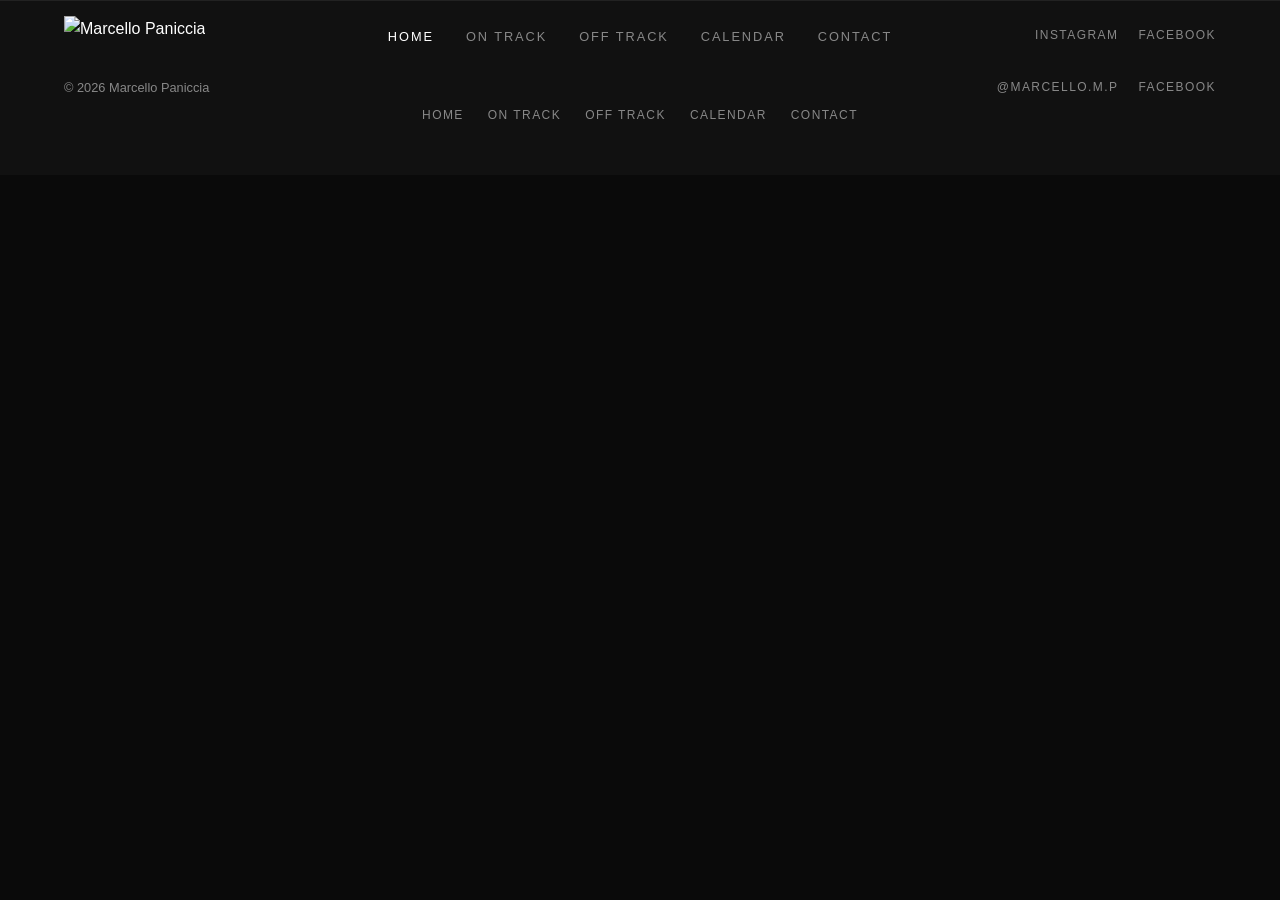
==== index.html @ 43d14370 "fix: scaffold quality — move CDN scripts to body, noreferrer, body font/line-height, nav null guard " ====
<!DOCTYPE html>
<html lang="en">
<head>
  <meta charset="UTF-8" />
  <meta name="viewport" content="width=device-width, initial-scale=1.0" />
  <title>Marcello Paniccia — Racing Driver</title>

  <link rel="stylesheet" href="css/global.css" />
  <link rel="stylesheet" href="css/home.css" />
</head>
<body>

  <!-- NAV -->
  <nav class="nav">
    <a class="nav__logo" href="index.html">
      <img src="optimized marcello photos/signature/white march sig.png" alt="Marcello Paniccia" />
    </a>
    <ul class="nav__links">
      <li><a href="index.html" class="active">Home</a></li>
      <li><a href="on-track.html">On Track</a></li>
      <li><a href="off-track.html">Off Track</a></li>
      <li><a href="calendar.html">Calendar</a></li>
      <li><a href="contact.html">Contact</a></li>
    </ul>
    <div class="nav__social">
      <a href="https://instagram.com/marcello.m.p" target="_blank" rel="noopener noreferrer">Instagram</a>
      <a href="https://facebook.com/marcello.paniccia.2025" target="_blank" rel="noopener noreferrer">Facebook</a>
    </div>
  </nav>

  <!-- SECTIONS added per task below -->
  <main>
  </main>

  <!-- FOOTER -->
  <footer class="footer">
    <div class="container footer__inner">
      <span class="footer__copy">© 2026 Marcello Paniccia</span>
      <div class="footer__center">
        <div class="footer__sig">
          <img src="optimized marcello photos/signature/red march sig.png" alt="" aria-hidden="true" />
        </div>
        <ul class="footer__nav">
          <li><a href="index.html">Home</a></li>
          <li><a href="on-track.html">On Track</a></li>
          <li><a href="off-track.html">Off Track</a></li>
          <li><a href="calendar.html">Calendar</a></li>
          <li><a href="contact.html">Contact</a></li>
        </ul>
      </div>
      <div class="footer__social">
        <a href="https://instagram.com/marcello.m.p" target="_blank" rel="noopener noreferrer">@marcello.m.p</a>
        <a href="https://facebook.com/marcello.paniccia.2025" target="_blank" rel="noopener noreferrer">Facebook</a>
      </div>
    </div>
  </footer>

  <!-- CDN libs -->
  <script src="https://cdn.jsdelivr.net/npm/gsap@3.12.5/dist/gsap.min.js"></script>
  <script src="https://cdn.jsdelivr.net/npm/gsap@3.12.5/dist/ScrollTrigger.min.js"></script>
  <script src="https://cdn.jsdelivr.net/npm/@studio-freight/lenis@1.0.42/bundled/lenis.min.js"></script>
  <!-- Register ScrollTrigger before any page scripts -->
  <script>gsap.registerPlugin(ScrollTrigger);</script>
  <script src="js/global.js"></script>
  <script src="js/home.js"></script>
</body>
</html>
---- css/global.css ----
/* ============================================================
   RESET
============================================================ */
*, *::before, *::after { box-sizing: border-box; margin: 0; padding: 0; }
html { scroll-behavior: auto; } /* Lenis handles smooth scroll */
body { background: var(--color-bg); color: var(--color-text); overflow-x: hidden; font-family: var(--font-body); line-height: 1.6; }
img { display: block; max-width: 100%; }
a { color: inherit; text-decoration: none; }

/* ============================================================
   FONTS
============================================================ */
@font-face {
  font-family: 'Gambarino';
  src: url('../OTF/Gambarino-Regular.otf') format('opentype');
  font-weight: 400;
  font-style: normal;
  font-display: swap;
}
@font-face {
  font-family: 'Switzer';
  src: url('../OTF/Switzer-Regular.otf') format('opentype');
  font-weight: 400;
  font-style: normal;
  font-display: swap;
}
@font-face {
  font-family: 'Switzer';
  src: url('../OTF/Switzer-Bold.otf') format('opentype');
  font-weight: 700;
  font-style: normal;
  font-display: swap;
}
@font-face {
  font-family: 'Switzer';
  src: url('../OTF/Switzer-Black.otf') format('opentype');
  font-weight: 900;
  font-style: normal;
  font-display: swap;
}

/* ============================================================
   CUSTOM PROPERTIES
============================================================ */
:root {
  --color-red:       #C32323;
  --color-red-deep:  #9C1C1C;
  --color-green:     #1E9156;
  --color-bg:        #0a0a0a;
  --color-surface:   #111111;
  --color-border:    #222222;
  --color-text:      #ffffff;
  --color-muted:     #888888;

  --font-display: 'Gambarino', serif;
  --font-body:    'Switzer', sans-serif;

  --nav-height:      72px;
  --section-pad:     clamp(80px, 10vw, 140px);
  --container-max:   1400px;
  --container-pad:   clamp(24px, 5vw, 80px);
}

/* ============================================================
   UTILITIES
============================================================ */
.container {
  width: 100%;
  max-width: calc(var(--container-max) + (var(--container-pad) * 2));
  margin-inline: auto;
  padding-inline: var(--container-pad);
}

.overline {
  font-family: var(--font-body);
  font-size: 0.75rem;
  font-weight: 400;
  letter-spacing: 0.2em;
  text-transform: uppercase;
  color: var(--color-muted);
}

/* ============================================================
   NAVIGATION
============================================================ */
.nav {
  position: fixed;
  top: 0; left: 0; right: 0;
  z-index: 100;
  height: var(--nav-height);
  display: flex;
  align-items: center;
  padding-inline: var(--container-pad);
  transition: background 0.3s, border-color 0.3s;
  border-bottom: 1px solid transparent;
}
.nav.scrolled {
  background: rgba(10, 10, 10, 0.92);
  backdrop-filter: blur(12px);
  -webkit-backdrop-filter: blur(12px);
  border-bottom-color: var(--color-border);
}
.nav__logo img {
  height: 40px;
  width: auto;
}
.nav__links {
  display: flex;
  gap: 2rem;
  list-style: none;
  position: absolute;
  left: 50%;
  transform: translateX(-50%);
}
.nav__links a {
  font-family: var(--font-body);
  font-size: 0.8rem;
  font-weight: 400;
  letter-spacing: 0.15em;
  text-transform: uppercase;
  color: var(--color-muted);
  transition: color 0.2s;
}
.nav__links a:hover,
.nav__links a.active { color: var(--color-text); }
.nav__social {
  margin-left: auto;
  display: flex;
  gap: 1.25rem;
  align-items: center;
}
.nav__social a {
  font-family: var(--font-body);
  font-size: 0.75rem;
  letter-spacing: 0.12em;
  text-transform: uppercase;
  color: var(--color-muted);
  transition: color 0.2s;
}
.nav__social a:hover { color: var(--color-text); }

/* ============================================================
   FOOTER
============================================================ */
.footer {
  background: var(--color-surface);
  border-top: 1px solid var(--color-border);
  padding-block: 48px;
}
.footer__inner {
  display: grid;
  grid-template-columns: 1fr auto 1fr;
  align-items: center;
  gap: 2rem;
}
.footer__copy {
  font-family: var(--font-body);
  font-size: 0.8rem;
  color: var(--color-muted);
}
.footer__center {
  display: flex;
  flex-direction: column;
  align-items: center;
  gap: 1rem;
}
.footer__sig img {
  height: 36px;
  width: auto;
  opacity: 0.7;
}
.footer__nav {
  display: flex;
  gap: 1.5rem;
  list-style: none;
}
.footer__nav a {
  font-family: var(--font-body);
  font-size: 0.75rem;
  letter-spacing: 0.12em;
  text-transform: uppercase;
  color: var(--color-muted);
  transition: color 0.2s;
}
.footer__nav a:hover { color: var(--color-text); }
.footer__social {
  display: flex;
  gap: 1.25rem;
  justify-content: flex-end;
}
.footer__social a {
  font-family: var(--font-body);
  font-size: 0.75rem;
  letter-spacing: 0.12em;
  text-transform: uppercase;
  color: var(--color-muted);
  transition: color 0.2s;
}
.footer__social a:hover { color: var(--color-text); }

/* ============================================================
   BUTTONS
============================================================ */
.btn {
  display: inline-flex;
  align-items: center;
  gap: 0.5rem;
  font-family: var(--font-body);
  font-size: 0.8rem;
  font-weight: 700;
  letter-spacing: 0.15em;
  text-transform: uppercase;
  padding: 0.85em 1.8em;
  border: 1px solid transparent;
  cursor: pointer;
  transition: background 0.2s, color 0.2s, border-color 0.2s;
}
.btn--red {
  background: var(--color-red);
  color: #fff;
  border-color: var(--color-red);
}
.btn--red:hover {
  background: var(--color-red-deep);
  border-color: var(--color-red-deep);
}
.btn--ghost {
  background: transparent;
  color: var(--color-text);
  border-color: rgba(255, 255, 255, 0.3);
}
.btn--ghost:hover {
  border-color: var(--color-text);
}
---- css/home.css ----
/* home.css — home page styles */
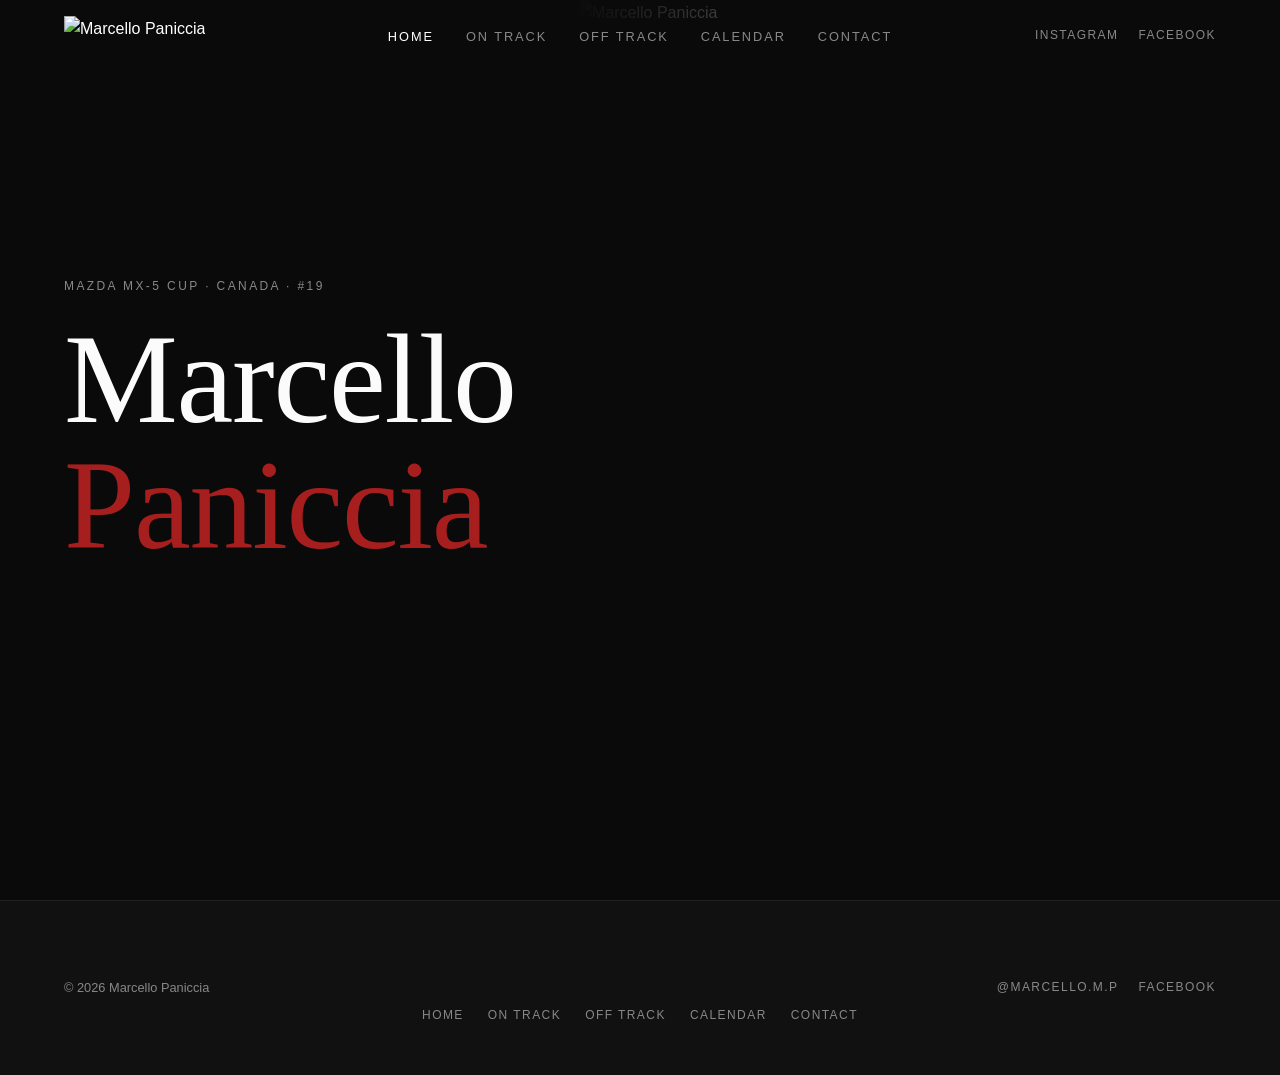
==== commit 9d3d9c43: "feat: hero section — portrait blend, watermark, GSAP entrance animation" ====
--- a/index.html
+++ b/index.html
@@ -30,6 +30,35 @@
 
   <!-- SECTIONS added per task below -->
   <main>
+    <!-- HERO -->
+    <section class="hero">
+      <!-- Signature watermark — behind all content -->
+      <img
+        class="hero__watermark"
+        src="optimized marcello photos/signature/white march sig.png"
+        alt=""
+        aria-hidden="true"
+      />
+
+      <!-- Portrait photo blended from right -->
+      <div class="hero__photo">
+        <img src="optimized marcello photos/217-_DSC4338.jpg" alt="Marcello Paniccia" />
+      </div>
+
+      <!-- Text content — left-aligned -->
+      <div class="hero__content container">
+        <p class="overline hero__overline">Mazda MX-5 Cup &middot; Canada &middot; #19</p>
+        <h1 class="hero__name">
+          <span class="hero__name-line" data-line="1">Marcello</span>
+          <span class="hero__name-line hero__name-line--red" data-line="2">Paniccia</span>
+        </h1>
+        <p class="hero__tagline">Canadian racing driver. Built for the fight.</p>
+        <div class="hero__ctas">
+          <a href="on-track.html" class="btn btn--red">On Track &rarr;</a>
+          <button class="btn btn--ghost hero__scroll-btn">Scroll &darr;</button>
+        </div>
+      </div>
+    </section>
   </main>
 
   <!-- FOOTER -->
--- a/css/home.css
+++ b/css/home.css
@@ -1 +1,114 @@
 /* home.css — home page styles */
+
+/* ============================================================
+   HERO
+============================================================ */
+.hero {
+  position: relative;
+  width: 100%;
+  height: 100vh;
+  min-height: 700px;
+  display: flex;
+  align-items: center;
+  overflow: hidden;
+  background: var(--color-bg);
+}
+
+/* Signature watermark */
+.hero__watermark {
+  position: absolute;
+  right: -2%;
+  top: 50%;
+  transform: translateY(-50%);
+  width: 60%;
+  max-width: 900px;
+  opacity: 0.04;
+  pointer-events: none;
+  user-select: none;
+  z-index: 1;
+}
+
+/* Portrait photo — right half, blended into dark bg */
+.hero__photo {
+  position: absolute;
+  right: 0;
+  top: 0;
+  width: 55%;
+  height: 100%;
+  z-index: 0;
+}
+.hero__photo img {
+  width: 100%;
+  height: 100%;
+  object-fit: cover;
+  object-position: top center;
+}
+/* Left-to-right gradient blend */
+.hero__photo::before {
+  content: '';
+  position: absolute;
+  inset: 0;
+  background: linear-gradient(
+    to right,
+    var(--color-bg) 0%,
+    rgba(10, 10, 10, 0.6) 40%,
+    rgba(10, 10, 10, 0.15) 100%
+  );
+  z-index: 1;
+}
+/* Bottom fade */
+.hero__photo::after {
+  content: '';
+  position: absolute;
+  inset: 0;
+  background: linear-gradient(to top, var(--color-bg) 0%, transparent 30%);
+  z-index: 1;
+}
+
+/* Text content */
+.hero__content {
+  position: relative;
+  z-index: 2;
+  padding-top: var(--nav-height);
+}
+
+.hero__overline {
+  margin-bottom: 1.5rem;
+  opacity: 0;
+  transform: translateY(20px);
+}
+
+.hero__name {
+  display: flex;
+  flex-direction: column;
+  font-family: var(--font-display);
+  font-weight: 400;
+  font-size: clamp(72px, 10vw, 160px);
+  line-height: 0.92;
+  letter-spacing: -0.01em;
+  margin-bottom: 1.5rem;
+}
+.hero__name-line {
+  display: block;
+  opacity: 0;
+}
+.hero__name-line--red { color: var(--color-red); }
+
+.hero__tagline {
+  font-family: var(--font-body);
+  font-size: clamp(1rem, 1.5vw, 1.2rem);
+  color: var(--color-muted);
+  margin-bottom: 2.5rem;
+  max-width: 380px;
+  opacity: 0;
+  transform: translateY(20px);
+}
+
+.hero__ctas {
+  display: flex;
+  gap: 1rem;
+  opacity: 0;
+  transform: translateY(20px);
+}
+
+.hero__scroll-btn { background: transparent; font-family: inherit; border: none; }
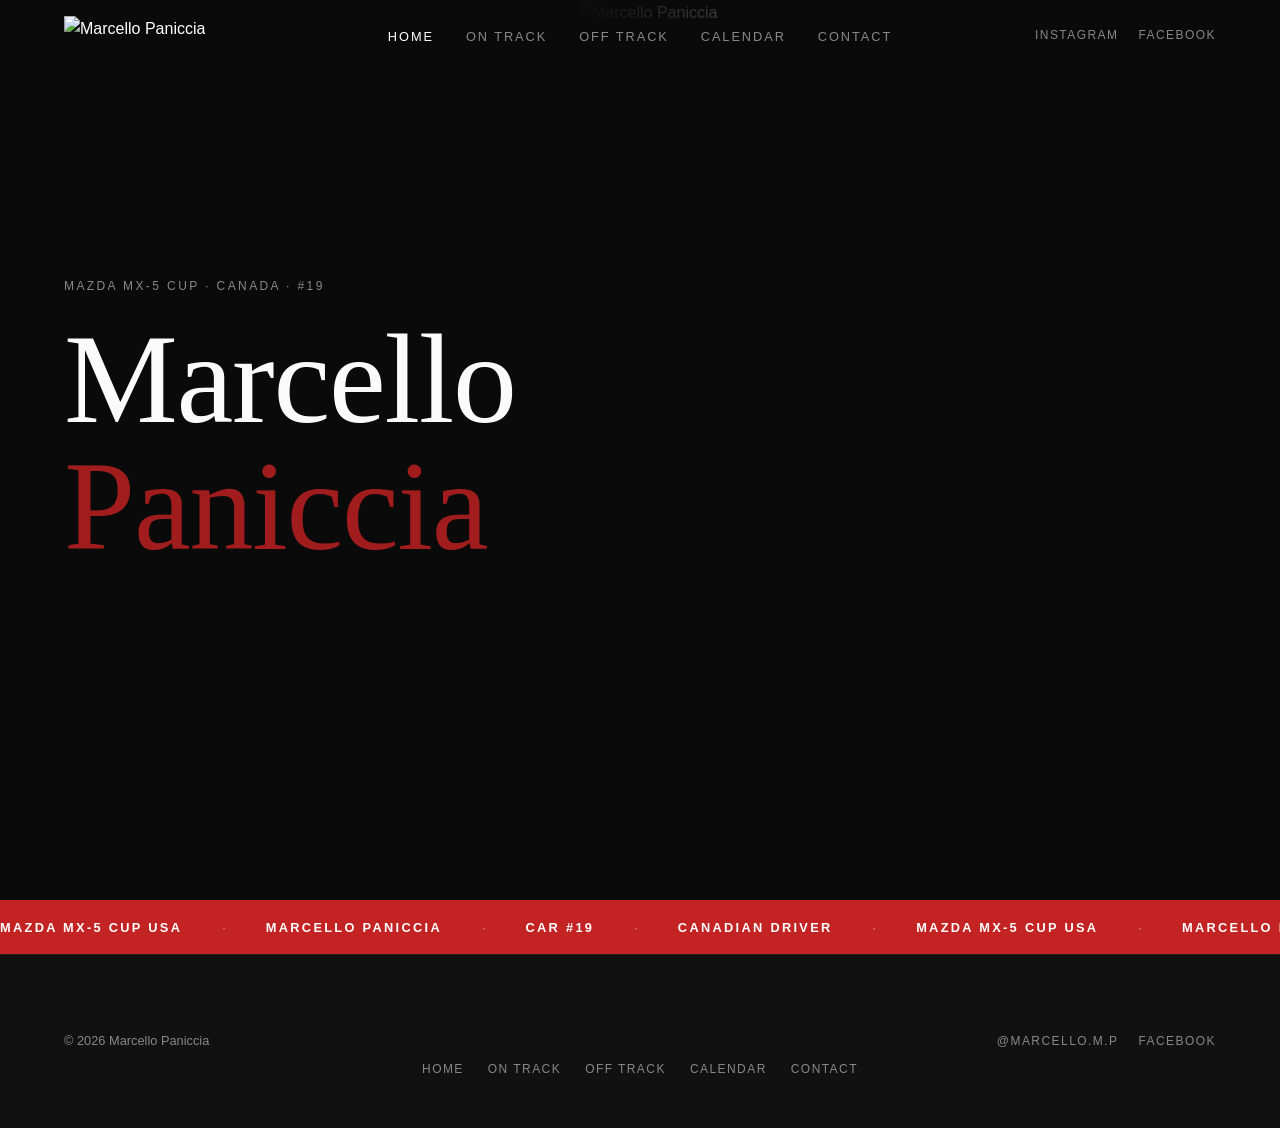
==== commit 25a38398: "feat: marquee strip — infinite scroll, pause on hover" ====
--- a/index.html
+++ b/index.html
@@ -59,6 +59,29 @@
         </div>
       </div>
     </section>
+
+    <!-- MARQUEE STRIP -->
+    <div class="marquee">
+      <div class="marquee__track">
+        <span class="marquee__item">Mazda MX-5 Cup USA</span>
+        <span class="marquee__sep">&middot;</span>
+        <span class="marquee__item">Marcello Paniccia</span>
+        <span class="marquee__sep">&middot;</span>
+        <span class="marquee__item">Car #19</span>
+        <span class="marquee__sep">&middot;</span>
+        <span class="marquee__item">Canadian Driver</span>
+        <span class="marquee__sep">&middot;</span>
+        <!-- Duplicate set for seamless loop -->
+        <span class="marquee__item" aria-hidden="true">Mazda MX-5 Cup USA</span>
+        <span class="marquee__sep" aria-hidden="true">&middot;</span>
+        <span class="marquee__item" aria-hidden="true">Marcello Paniccia</span>
+        <span class="marquee__sep" aria-hidden="true">&middot;</span>
+        <span class="marquee__item" aria-hidden="true">Car #19</span>
+        <span class="marquee__sep" aria-hidden="true">&middot;</span>
+        <span class="marquee__item" aria-hidden="true">Canadian Driver</span>
+        <span class="marquee__sep" aria-hidden="true">&middot;</span>
+      </div>
+    </div>
   </main>
 
   <!-- FOOTER -->
--- a/css/home.css
+++ b/css/home.css
@@ -25,7 +25,7 @@
   opacity: 0.04;
   pointer-events: none;
   user-select: none;
-  z-index: 1;
+  z-index: 0;
 }
 
 /* Portrait photo — right half, blended into dark bg */
@@ -91,6 +91,7 @@
 .hero__name-line {
   display: block;
   opacity: 0;
+  transform: translateY(60px);
 }
 .hero__name-line--red { color: var(--color-red); }
 
@@ -111,4 +112,40 @@
   transform: translateY(20px);
 }
 
-.hero__scroll-btn { background: transparent; font-family: inherit; border: none; }
+.hero__scroll-btn { background: transparent; font-family: inherit; border: none; color: var(--color-text); cursor: pointer; }
+
+/* ============================================================
+   MARQUEE STRIP
+============================================================ */
+.marquee {
+  background: var(--color-red);
+  overflow: hidden;
+  padding-block: 14px;
+  white-space: nowrap;
+  cursor: default;
+}
+.marquee:hover .marquee__track {
+  animation-play-state: paused;
+}
+.marquee__track {
+  display: inline-flex;
+  gap: 2.5rem;
+  animation: marquee-scroll 18s linear infinite;
+}
+.marquee__item {
+  font-family: var(--font-body);
+  font-size: 0.8rem;
+  font-weight: 700;
+  letter-spacing: 0.18em;
+  text-transform: uppercase;
+  color: #fff;
+}
+.marquee__sep {
+  color: rgba(255, 255, 255, 0.5);
+  font-size: 0.8rem;
+}
+
+@keyframes marquee-scroll {
+  from { transform: translateX(0); }
+  to   { transform: translateX(-50%); }
+}
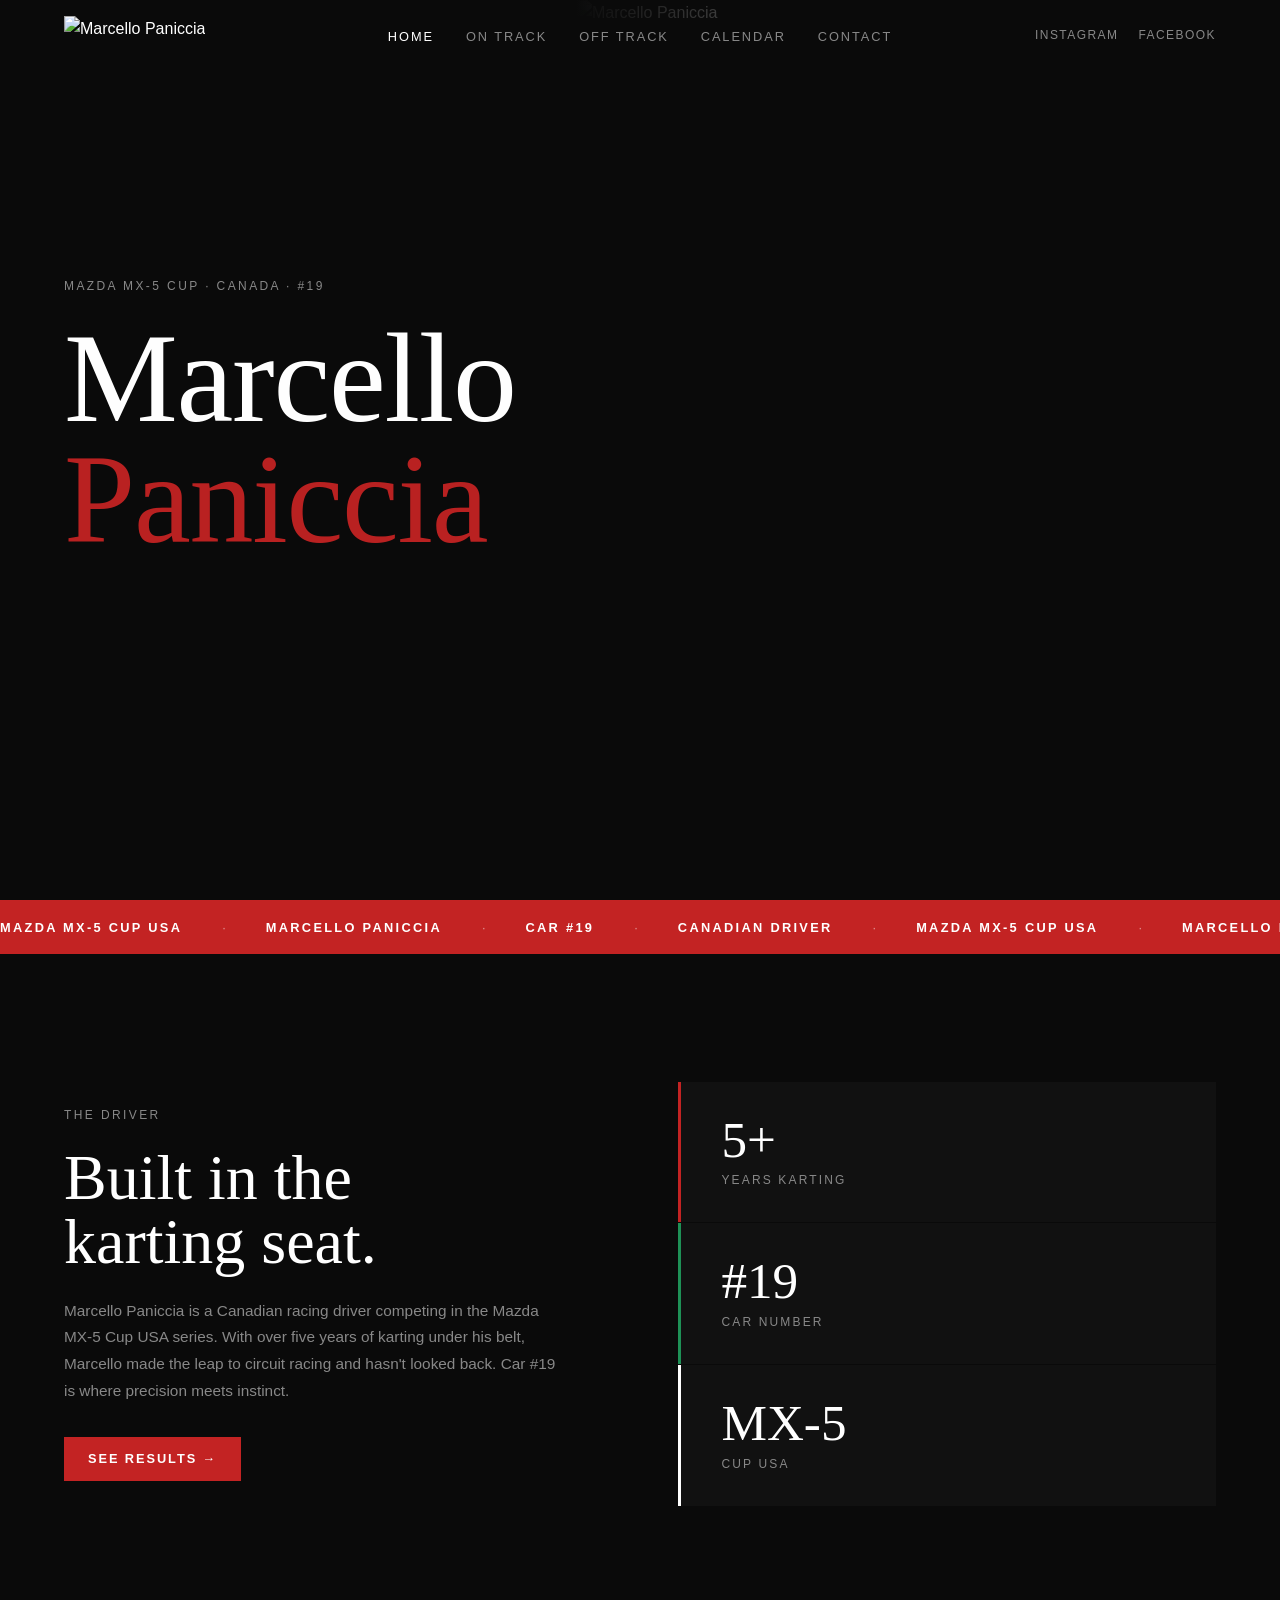
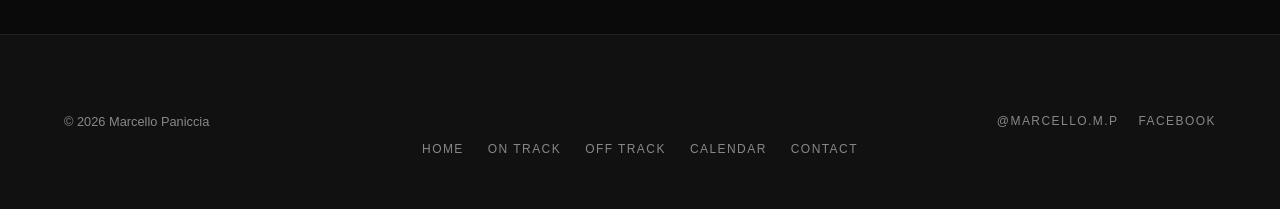
==== commit edb4c580: "feat: about/driver section — 2-col layout, stat cards, ScrollTrigger fade-in" ====
--- a/index.html
+++ b/index.html
@@ -82,6 +82,39 @@
         <span class="marquee__sep" aria-hidden="true">&middot;</span>
       </div>
     </div>
+
+    <!-- THE DRIVER -->
+    <section class="about">
+      <div class="container about__inner">
+        <!-- Left: bio text -->
+        <div class="about__text">
+          <p class="overline about__overline">The Driver</p>
+          <h2 class="about__heading">Built in the<br/>karting seat.</h2>
+          <p class="about__bio">
+            Marcello Paniccia is a Canadian racing driver competing in the Mazda MX-5 Cup USA series.
+            With over five years of karting under his belt, Marcello made the leap to circuit racing
+            and hasn't looked back. Car #19 is where precision meets instinct.
+          </p>
+          <a href="on-track.html" class="btn btn--red">See Results &rarr;</a>
+        </div>
+
+        <!-- Right: stat cards -->
+        <div class="about__stats">
+          <div class="about__stat about__stat--red">
+            <span class="about__stat-value">5+</span>
+            <span class="about__stat-label">Years Karting</span>
+          </div>
+          <div class="about__stat about__stat--green">
+            <span class="about__stat-value">#19</span>
+            <span class="about__stat-label">Car Number</span>
+          </div>
+          <div class="about__stat about__stat--white">
+            <span class="about__stat-value">MX-5</span>
+            <span class="about__stat-label">Cup USA</span>
+          </div>
+        </div>
+      </div>
+    </section>
   </main>
 
   <!-- FOOTER -->
--- a/css/home.css
+++ b/css/home.css
@@ -149,3 +149,66 @@
   from { transform: translateX(0); }
   to   { transform: translateX(-50%); }
 }
+
+/* ============================================================
+   ABOUT — THE DRIVER
+============================================================ */
+.about {
+  padding-block: var(--section-pad);
+  background: var(--color-bg);
+}
+.about__inner {
+  display: grid;
+  grid-template-columns: 1fr 1fr;
+  gap: clamp(48px, 6vw, 100px);
+  align-items: center;
+}
+.about__overline { margin-bottom: 1.25rem; }
+.about__heading {
+  font-family: var(--font-display);
+  font-weight: 400;
+  font-size: clamp(40px, 5vw, 72px);
+  line-height: 1.0;
+  color: var(--color-text);
+  margin-bottom: 1.5rem;
+}
+.about__bio {
+  font-family: var(--font-body);
+  font-size: clamp(0.95rem, 1.2vw, 1.1rem);
+  line-height: 1.75;
+  color: var(--color-muted);
+  margin-bottom: 2rem;
+  max-width: 500px;
+}
+
+/* Stat cards */
+.about__stats {
+  display: flex;
+  flex-direction: column;
+  gap: 1px;
+}
+.about__stat {
+  padding: 2rem 2.5rem;
+  background: var(--color-surface);
+  border-left: 3px solid transparent;
+  display: flex;
+  flex-direction: column;
+  gap: 0.4rem;
+}
+.about__stat--red   { border-left-color: var(--color-red); }
+.about__stat--green { border-left-color: var(--color-green); }
+.about__stat--white { border-left-color: var(--color-text); }
+
+.about__stat-value {
+  font-family: var(--font-display);
+  font-size: clamp(36px, 4vw, 56px);
+  color: var(--color-text);
+  line-height: 1;
+}
+.about__stat-label {
+  font-family: var(--font-body);
+  font-size: 0.75rem;
+  letter-spacing: 0.18em;
+  text-transform: uppercase;
+  color: var(--color-muted);
+}
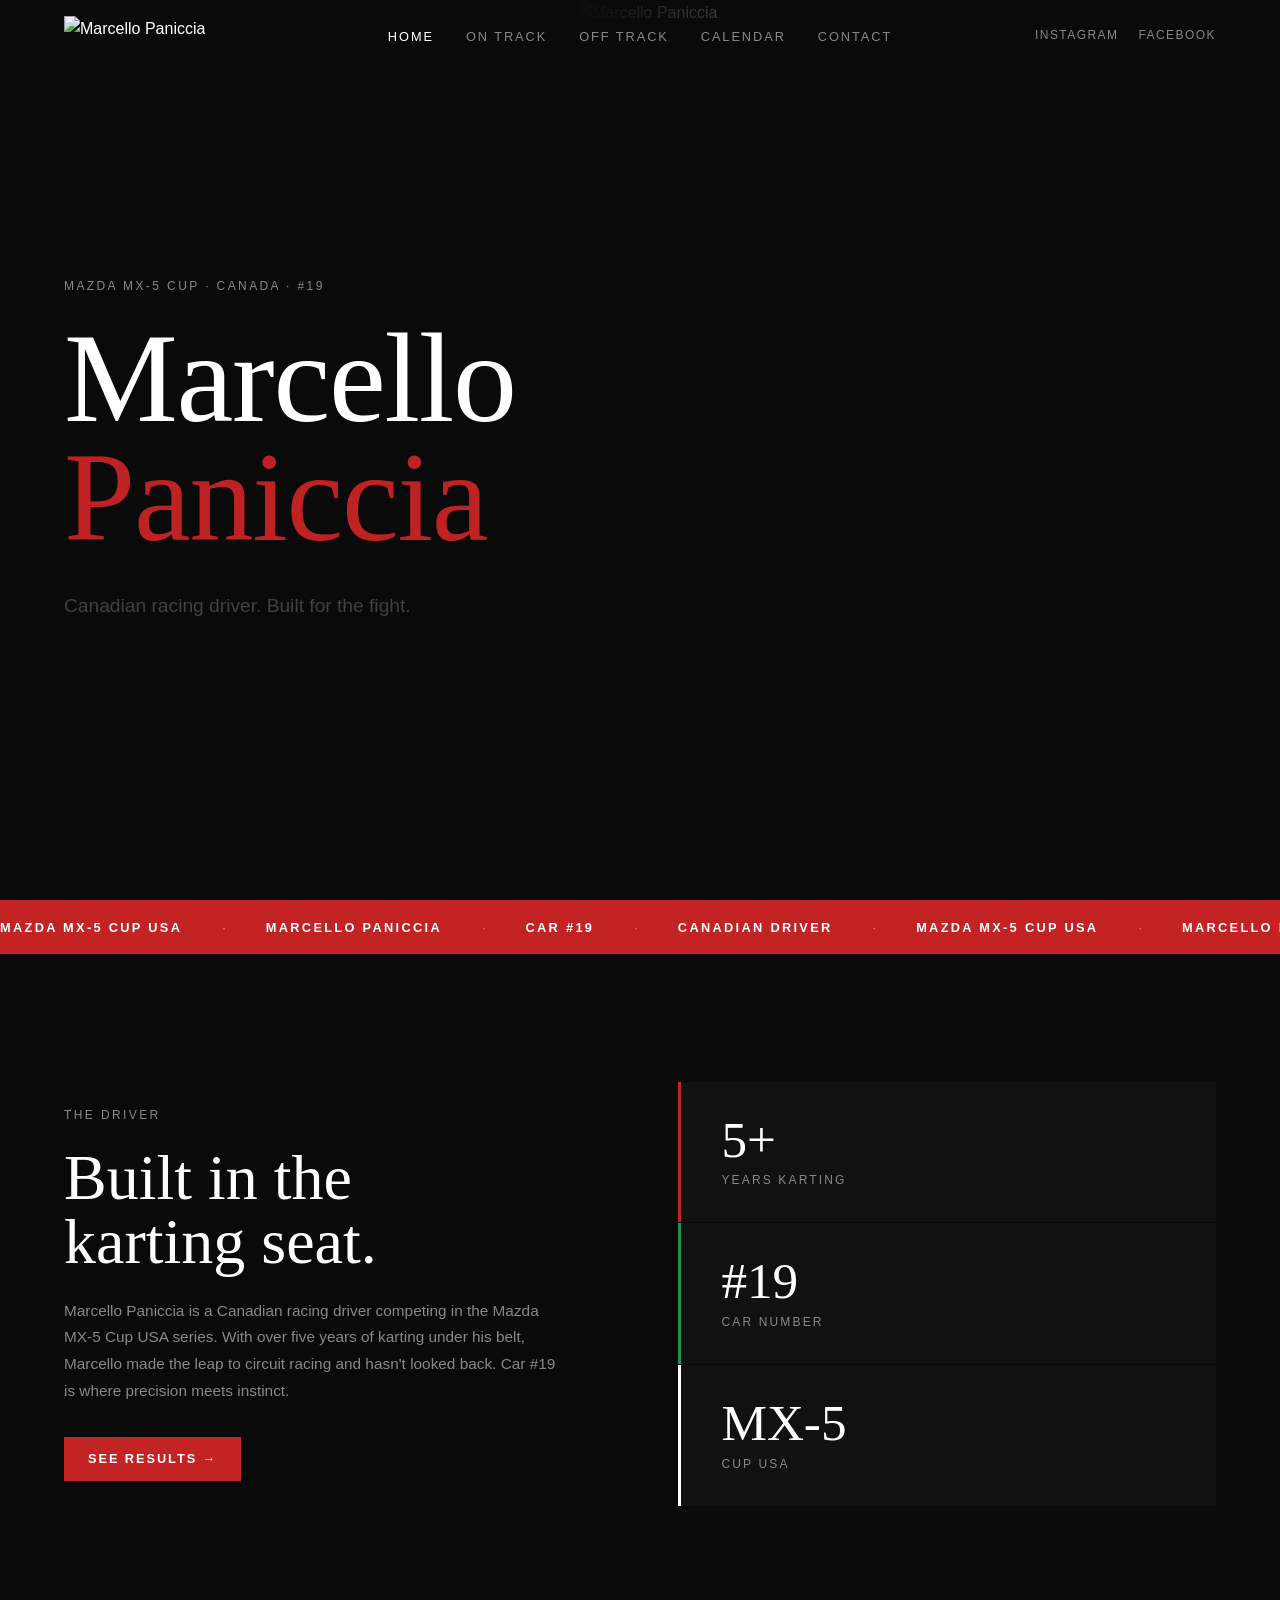
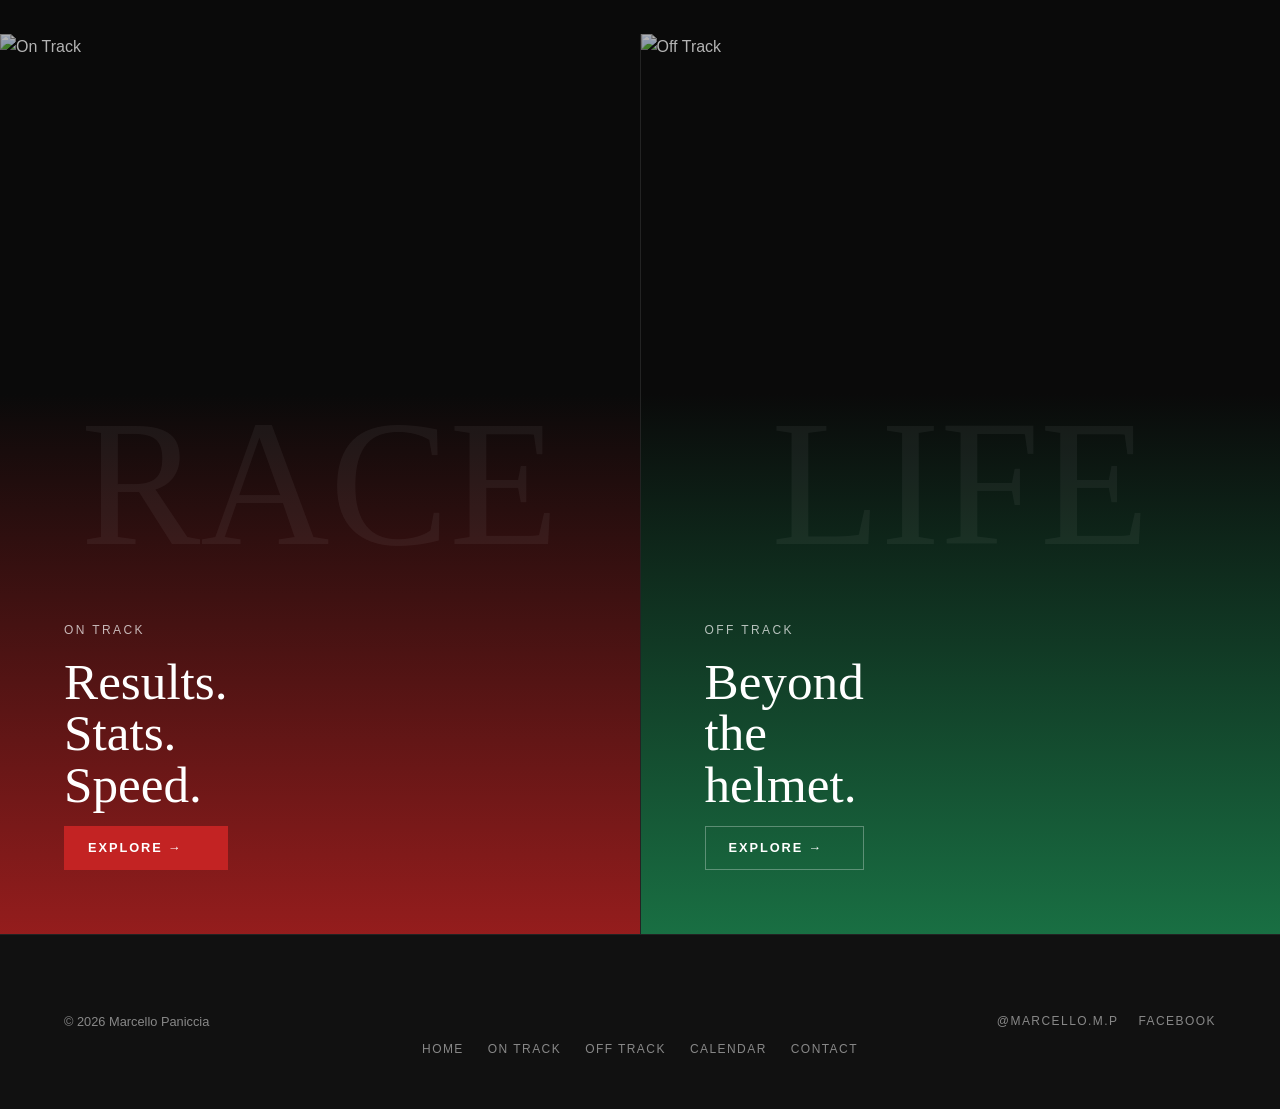
==== commit ed07be4e: "feat: split section — on-track/off-track, hover expand, clip-path reveal, ghost text" ====
--- a/index.html
+++ b/index.html
@@ -115,6 +115,37 @@
         </div>
       </div>
     </section>
+
+    <!-- ON TRACK / OFF TRACK SPLIT -->
+    <section class="split">
+      <!-- On Track — left side -->
+      <a href="on-track.html" class="split__side split__side--left">
+        <div class="split__bg">
+          <img src="optimized marcello photos/IMG_0110.jpg" alt="On Track" />
+        </div>
+        <div class="split__overlay split__overlay--red"></div>
+        <div class="split__ghost" aria-hidden="true">RACE</div>
+        <div class="split__content">
+          <p class="overline split__overline">On Track</p>
+          <h2 class="split__heading">Results.<br/>Stats.<br/>Speed.</h2>
+          <span class="btn btn--red">Explore &rarr;</span>
+        </div>
+      </a>
+
+      <!-- Off Track — right side -->
+      <a href="off-track.html" class="split__side split__side--right">
+        <div class="split__bg">
+          <img src="optimized marcello photos/184-_DSC3814.jpg" alt="Off Track" />
+        </div>
+        <div class="split__overlay split__overlay--green"></div>
+        <div class="split__ghost" aria-hidden="true">LIFE</div>
+        <div class="split__content">
+          <p class="overline split__overline">Off Track</p>
+          <h2 class="split__heading">Beyond<br/>the<br/>helmet.</h2>
+          <span class="btn btn--ghost">Explore &rarr;</span>
+        </div>
+      </a>
+    </section>
   </main>
 
   <!-- FOOTER -->
--- a/css/home.css
+++ b/css/home.css
@@ -212,3 +212,103 @@
   text-transform: uppercase;
   color: var(--color-muted);
 }
+
+/* ============================================================
+   ON TRACK / OFF TRACK SPLIT
+============================================================ */
+.split {
+  display: flex;
+  height: 100vh;
+  min-height: 600px;
+  overflow: hidden;
+}
+.split__side {
+  position: relative;
+  flex: 1;
+  display: flex;
+  align-items: flex-end;
+  padding: clamp(32px, 5vw, 72px);
+  overflow: hidden;
+  transition: flex 0.6s cubic-bezier(0.4, 0, 0.2, 1);
+  cursor: pointer;
+  text-decoration: none;
+}
+/* Hover: expand hovered side, compress other */
+.split:has(.split__side--left:hover)  .split__side--left  { flex: 1.35; }
+.split:has(.split__side--left:hover)  .split__side--right { flex: 0.65; }
+.split:has(.split__side--right:hover) .split__side--right { flex: 1.35; }
+.split:has(.split__side--right:hover) .split__side--left  { flex: 0.65; }
+
+/* BG photo */
+.split__bg {
+  position: absolute;
+  inset: 0;
+  z-index: 0;
+  transition: transform 0.6s cubic-bezier(0.4, 0, 0.2, 1);
+}
+.split__side:hover .split__bg { transform: scale(1.04); }
+.split__bg img {
+  width: 100%;
+  height: 100%;
+  object-fit: cover;
+}
+
+/* Color overlays */
+.split__overlay {
+  position: absolute;
+  inset: 0;
+  z-index: 1;
+}
+.split__overlay--red {
+  background: linear-gradient(
+    to top,
+    rgba(195, 35, 35, 0.75) 0%,
+    rgba(10, 10, 10, 0.5) 60%,
+    rgba(10, 10, 10, 0.3) 100%
+  );
+}
+.split__overlay--green {
+  background: linear-gradient(
+    to top,
+    rgba(30, 145, 86, 0.75) 0%,
+    rgba(10, 10, 10, 0.5) 60%,
+    rgba(10, 10, 10, 0.3) 100%
+  );
+}
+
+/* Ghost text */
+.split__ghost {
+  position: absolute;
+  top: 50%;
+  left: 50%;
+  transform: translate(-50%, -50%);
+  font-family: var(--font-display);
+  font-size: clamp(80px, 14vw, 200px);
+  font-weight: 400;
+  color: rgba(255, 255, 255, 0.05);
+  white-space: nowrap;
+  pointer-events: none;
+  z-index: 2;
+  transition: color 0.4s;
+}
+.split__side:hover .split__ghost { color: rgba(255, 255, 255, 0.09); }
+
+/* Content block */
+.split__content {
+  position: relative;
+  z-index: 3;
+  display: flex;
+  flex-direction: column;
+  gap: 1rem;
+}
+.split__overline { color: rgba(255, 255, 255, 0.7); }
+.split__heading {
+  font-family: var(--font-display);
+  font-weight: 400;
+  font-size: clamp(32px, 4vw, 60px);
+  line-height: 1.0;
+  color: var(--color-text);
+}
+
+/* Divider between the two halves */
+.split__side--left { border-right: 1px solid rgba(255, 255, 255, 0.1); }
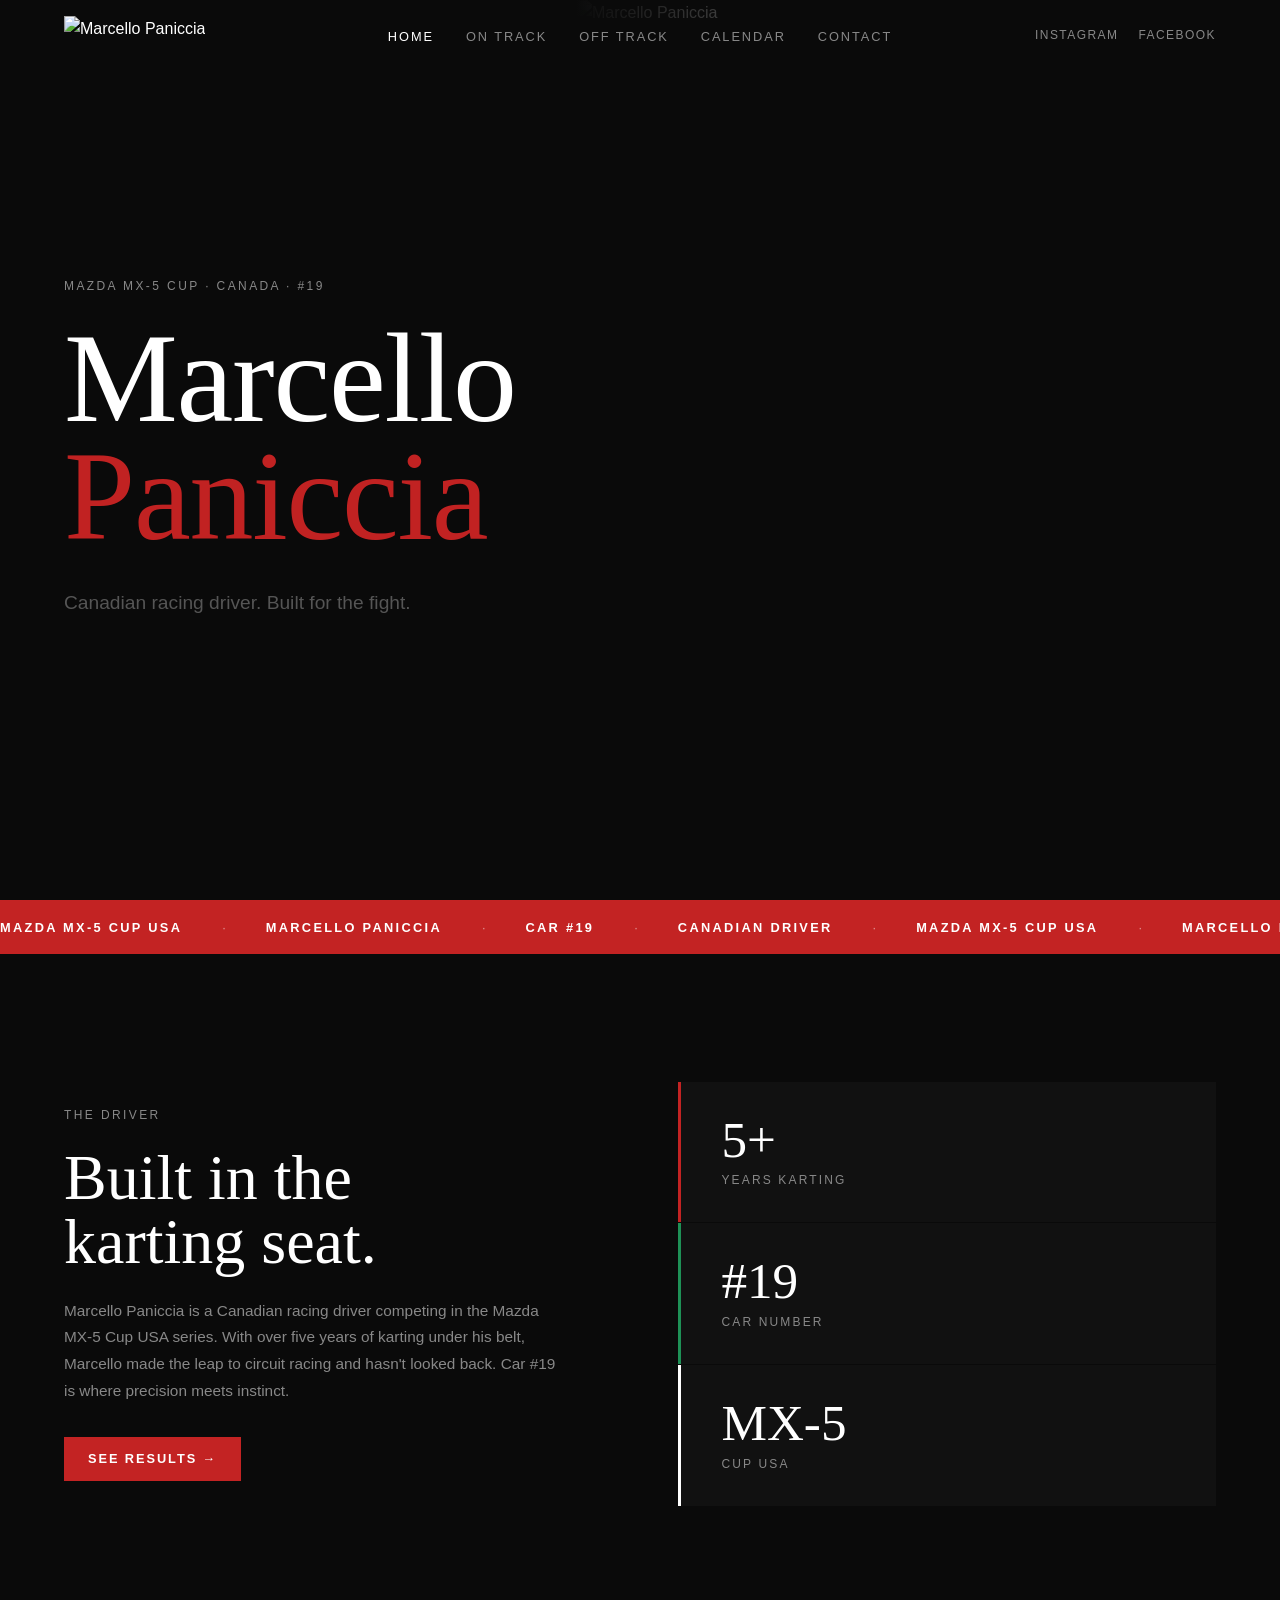
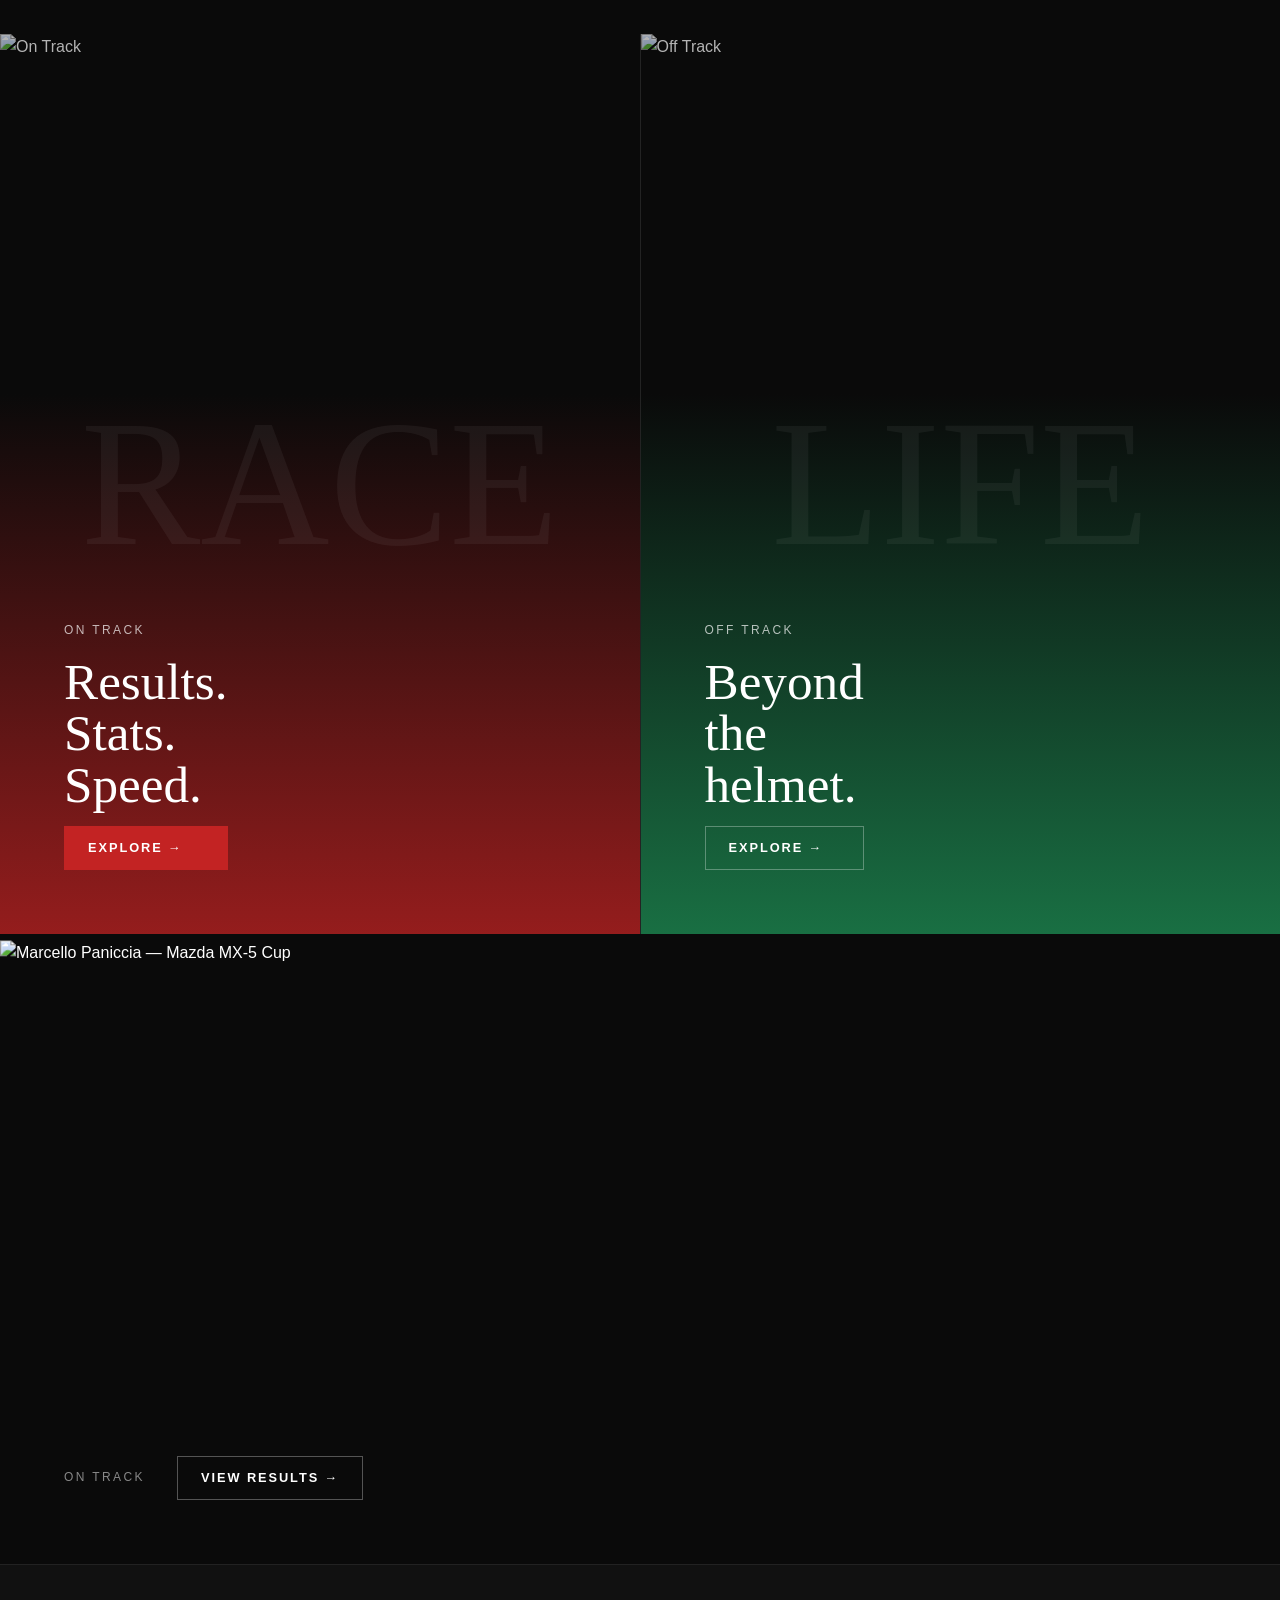
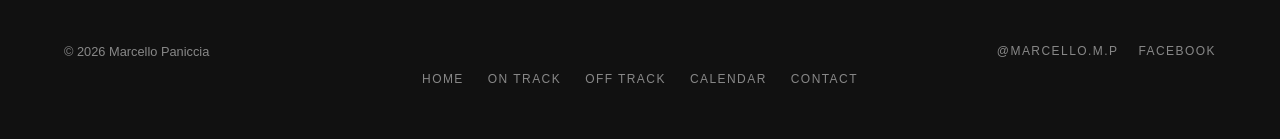
==== commit e0303b0f: "feat: featured action shot — full-width parallax section" ====
--- a/index.html
+++ b/index.html
@@ -146,6 +146,17 @@
         </div>
       </a>
     </section>
+
+    <!-- FEATURED ACTION SHOT -->
+    <section class="featured">
+      <div class="featured__photo">
+        <img src="optimized marcello photos/IMGC0457.jpg" alt="Marcello Paniccia — Mazda MX-5 Cup" />
+      </div>
+      <div class="featured__caption container">
+        <p class="overline featured__overline">On Track</p>
+        <a href="on-track.html" class="btn btn--ghost">View Results &rarr;</a>
+      </div>
+    </section>
   </main>
 
   <!-- FOOTER -->
--- a/css/home.css
+++ b/css/home.css
@@ -312,3 +312,46 @@
 
 /* Divider between the two halves */
 .split__side--left { border-right: 1px solid rgba(255, 255, 255, 0.1); }
+
+/* ============================================================
+   FEATURED ACTION SHOT
+============================================================ */
+.featured {
+  position: relative;
+  height: 70vh;
+  min-height: 500px;
+  overflow: hidden;
+}
+/* Extra vertical space for parallax travel — 20% top + bottom */
+.featured__photo {
+  position: absolute;
+  top: -20%;
+  bottom: -20%;
+  left: 0;
+  right: 0;
+  z-index: 0;
+}
+.featured__photo img {
+  width: 100%;
+  height: 100%;
+  object-fit: cover;
+}
+/* Bottom fade into page background */
+.featured::after {
+  content: '';
+  position: absolute;
+  bottom: 0; left: 0; right: 0;
+  height: 50%;
+  background: linear-gradient(to top, var(--color-bg), transparent);
+  z-index: 1;
+}
+/* Caption overlay */
+.featured__caption {
+  position: absolute;
+  bottom: clamp(32px, 5vw, 64px);
+  left: 0; right: 0;
+  z-index: 2;
+  display: flex;
+  align-items: center;
+  gap: 2rem;
+}
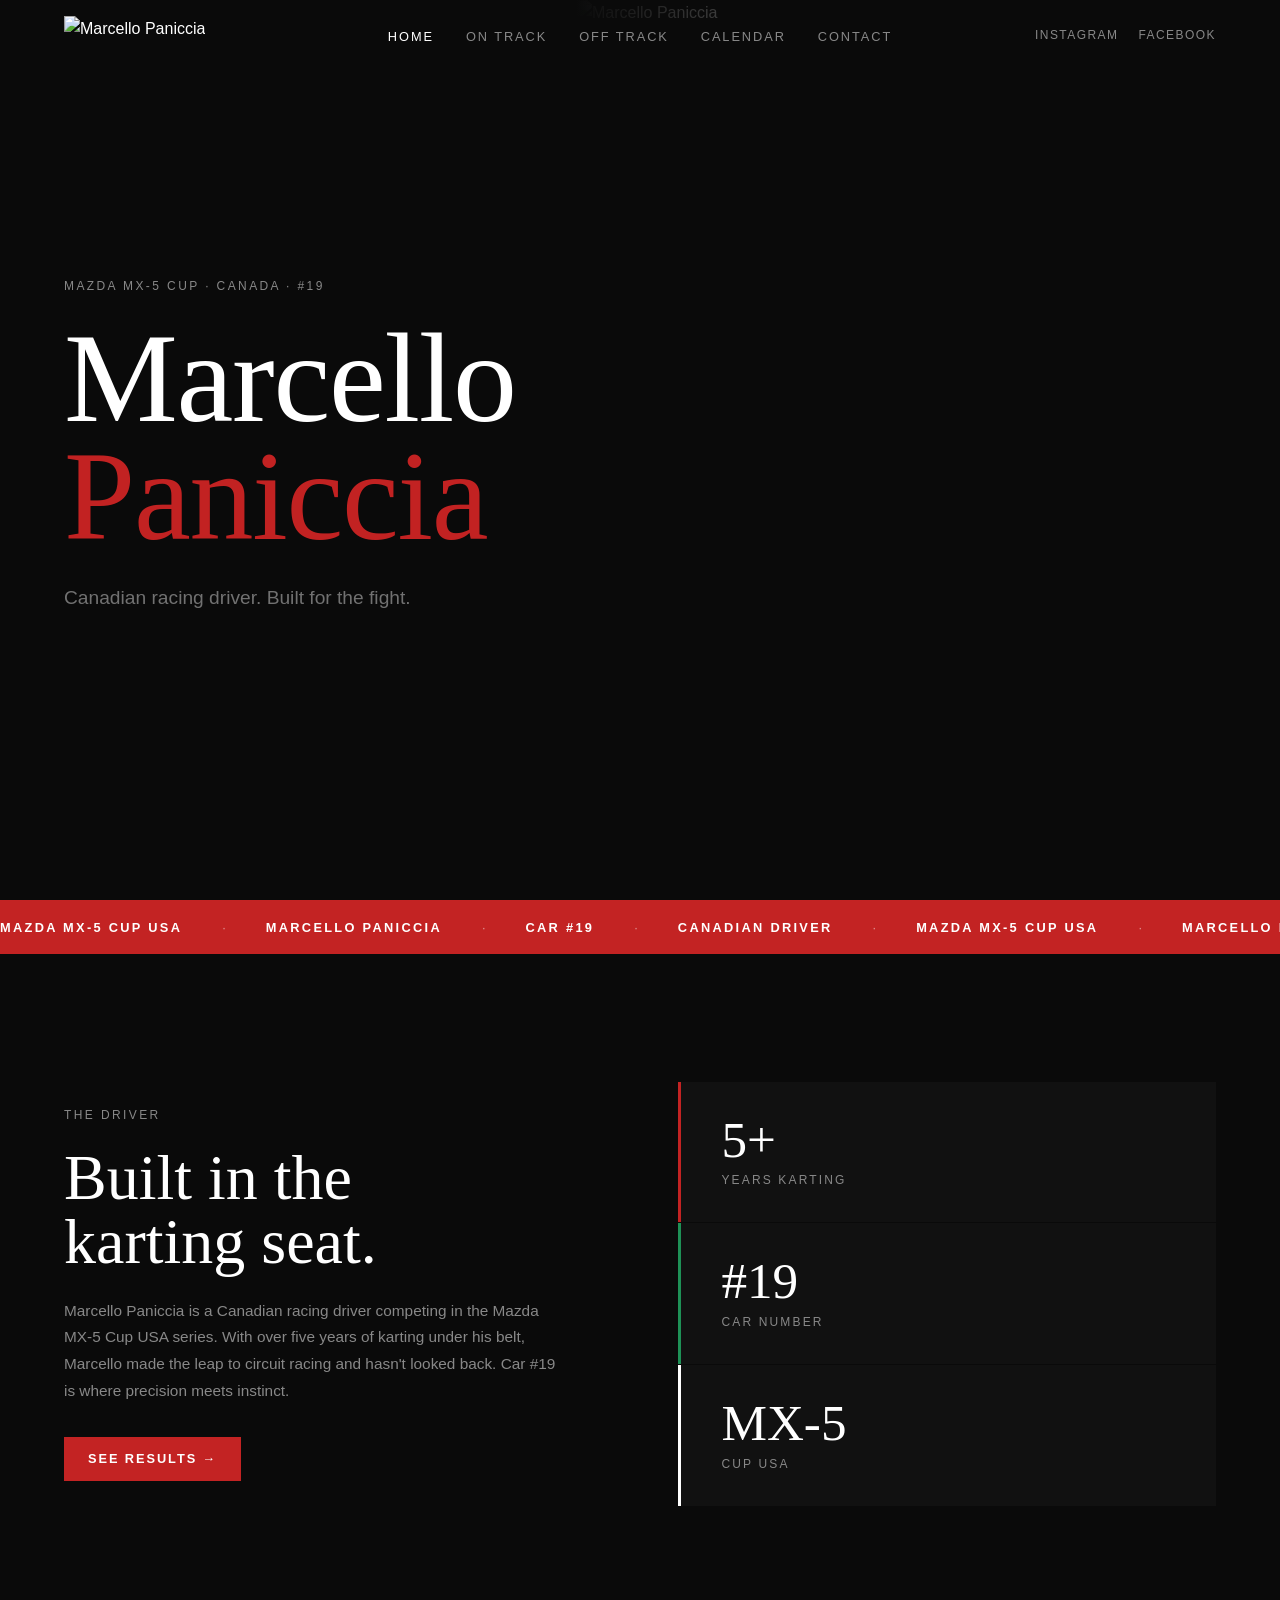
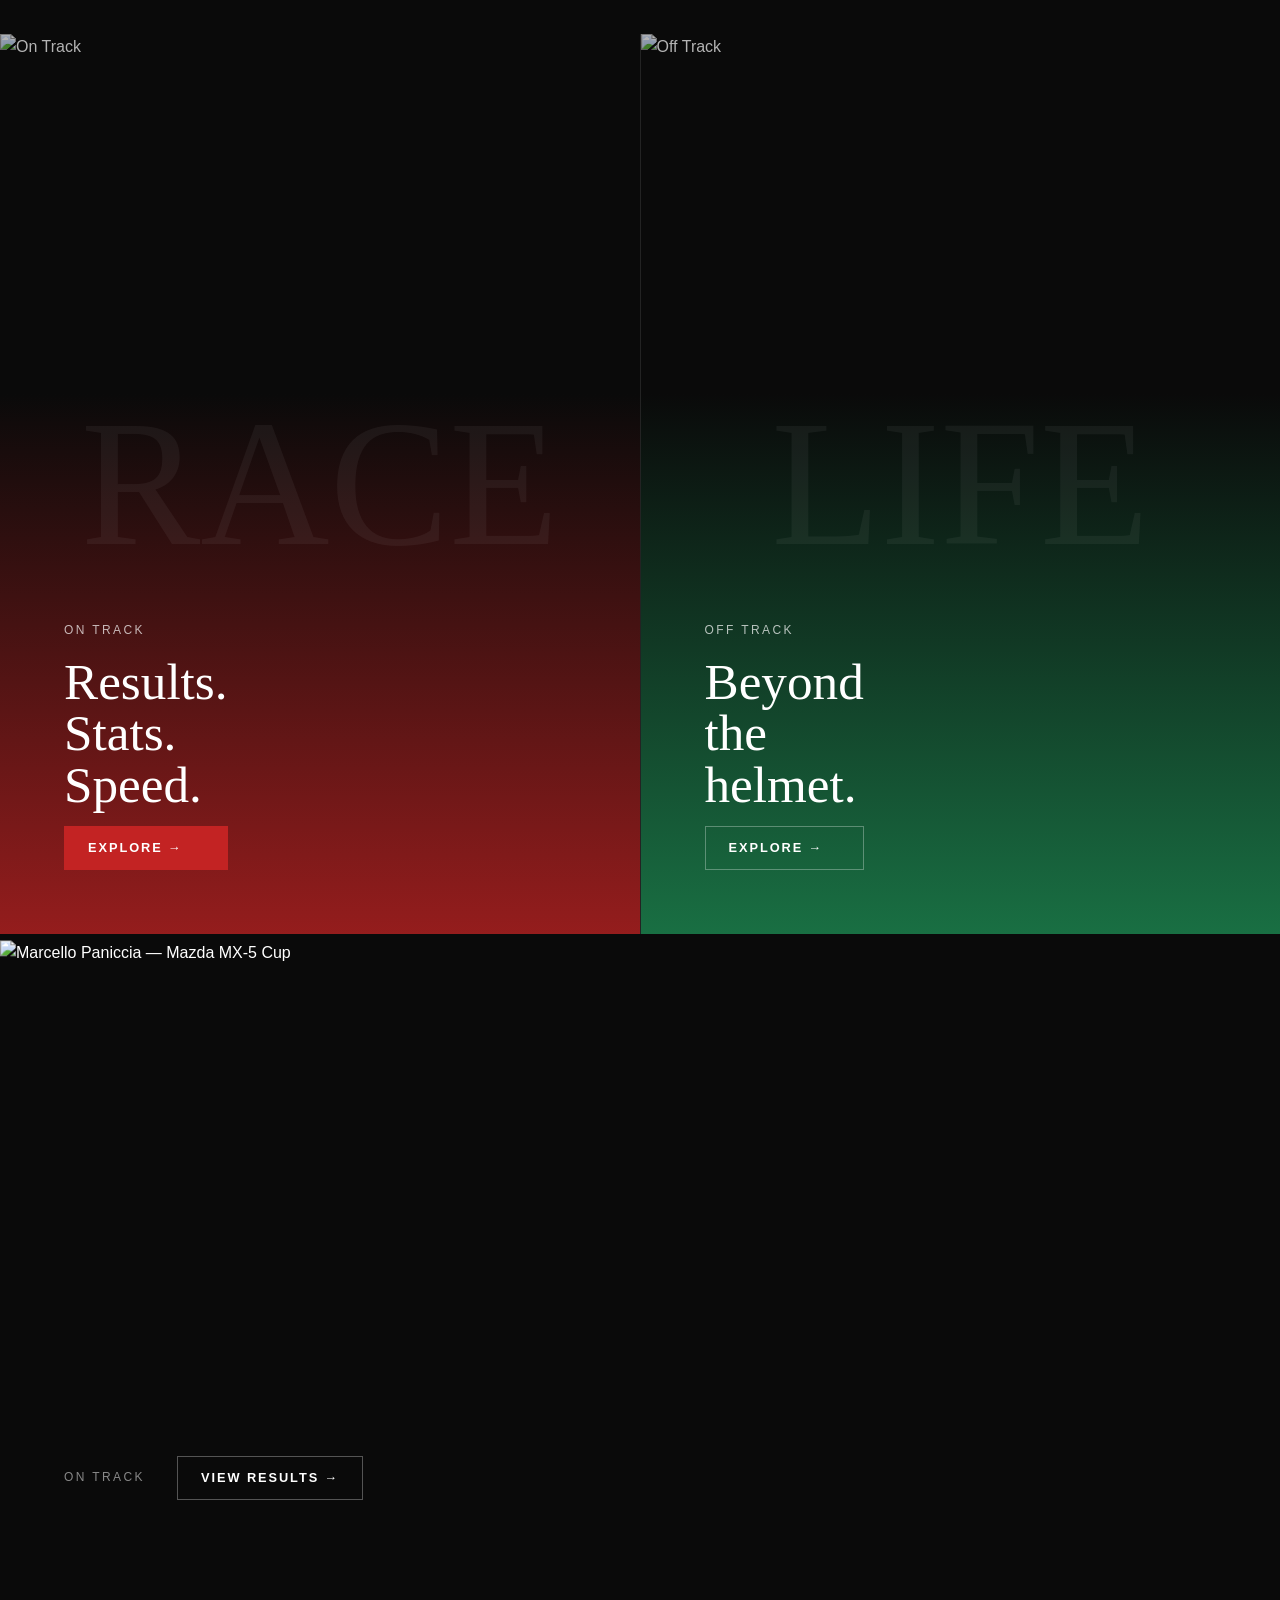
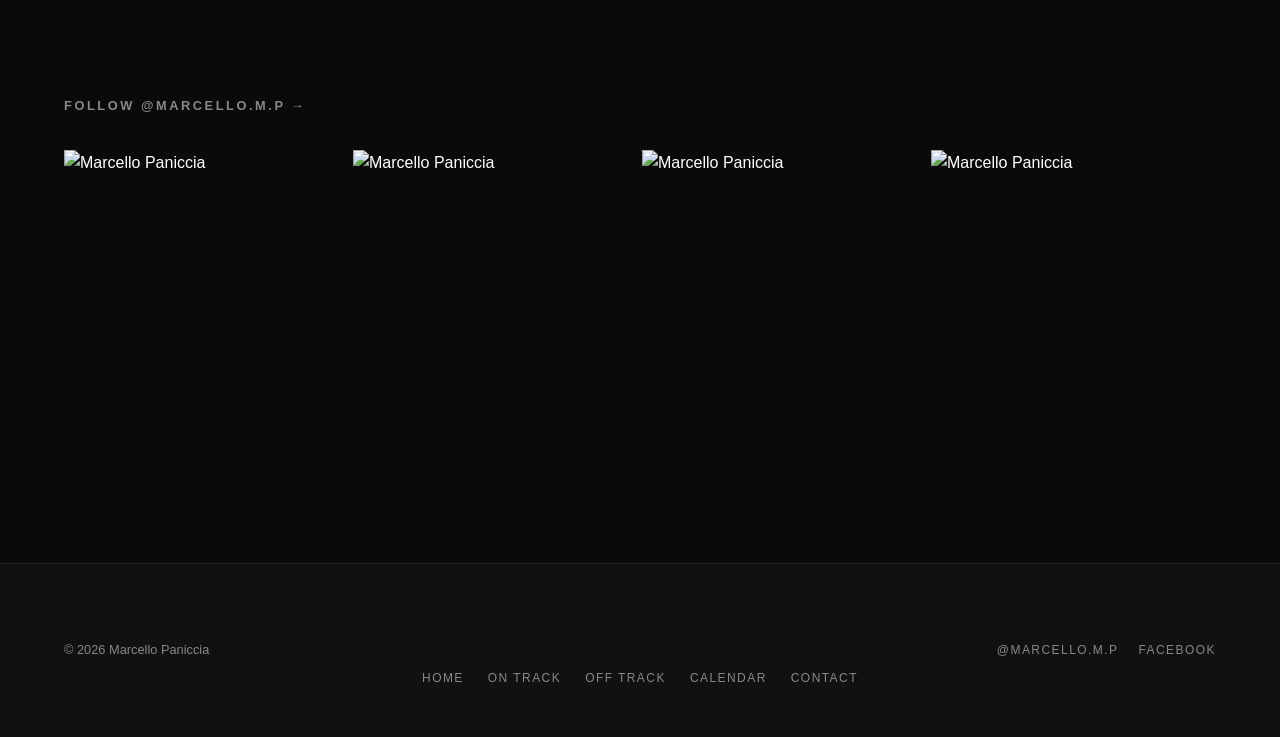
==== commit b8fad400: "feat: instagram strip — 4-tile grid, stagger fade-in, hover zoom" ====
--- a/index.html
+++ b/index.html
@@ -157,6 +157,34 @@
         <a href="on-track.html" class="btn btn--ghost">View Results &rarr;</a>
       </div>
     </section>
+
+    <!-- INSTAGRAM PREVIEW STRIP -->
+    <section class="ig-strip">
+      <div class="container">
+        <div class="ig-strip__header">
+          <a
+            href="https://instagram.com/marcello.m.p"
+            target="_blank"
+            rel="noopener noreferrer"
+            class="ig-strip__label"
+          >Follow @marcello.m.p &rarr;</a>
+        </div>
+        <div class="ig-strip__grid">
+          <a href="https://instagram.com/marcello.m.p" target="_blank" rel="noopener noreferrer" class="ig-strip__tile">
+            <img src="optimized marcello photos/IMGC1342.jpg" alt="Marcello Paniccia" />
+          </a>
+          <a href="https://instagram.com/marcello.m.p" target="_blank" rel="noopener noreferrer" class="ig-strip__tile">
+            <img src="optimized marcello photos/IMGC1321.jpg" alt="Marcello Paniccia" />
+          </a>
+          <a href="https://instagram.com/marcello.m.p" target="_blank" rel="noopener noreferrer" class="ig-strip__tile">
+            <img src="optimized marcello photos/73-_DSC8837.jpg" alt="Marcello Paniccia" />
+          </a>
+          <a href="https://instagram.com/marcello.m.p" target="_blank" rel="noopener noreferrer" class="ig-strip__tile">
+            <img src="optimized marcello photos/21-_DSC6438.jpg" alt="Marcello Paniccia" />
+          </a>
+        </div>
+      </div>
+    </section>
   </main>
 
   <!-- FOOTER -->
--- a/css/home.css
+++ b/css/home.css
@@ -355,3 +355,44 @@
   align-items: center;
   gap: 2rem;
 }
+
+/* ============================================================
+   INSTAGRAM PREVIEW STRIP
+============================================================ */
+.ig-strip {
+  padding-block: var(--section-pad);
+  background: var(--color-bg);
+}
+.ig-strip__header { margin-bottom: 2rem; }
+.ig-strip__label {
+  font-family: var(--font-body);
+  font-size: 0.8rem;
+  font-weight: 700;
+  letter-spacing: 0.2em;
+  text-transform: uppercase;
+  color: var(--color-muted);
+  transition: color 0.2s;
+}
+.ig-strip__label:hover { color: var(--color-text); }
+
+.ig-strip__grid {
+  display: grid;
+  grid-template-columns: repeat(4, 1fr);
+  gap: 4px;
+}
+.ig-strip__tile {
+  aspect-ratio: 1;
+  overflow: hidden;
+  display: block;
+}
+.ig-strip__tile img {
+  width: 100%;
+  height: 100%;
+  object-fit: cover;
+  transition: transform 0.5s cubic-bezier(0.4, 0, 0.2, 1), filter 0.3s;
+  filter: grayscale(20%);
+}
+.ig-strip__tile:hover img {
+  transform: scale(1.05);
+  filter: grayscale(0%);
+}
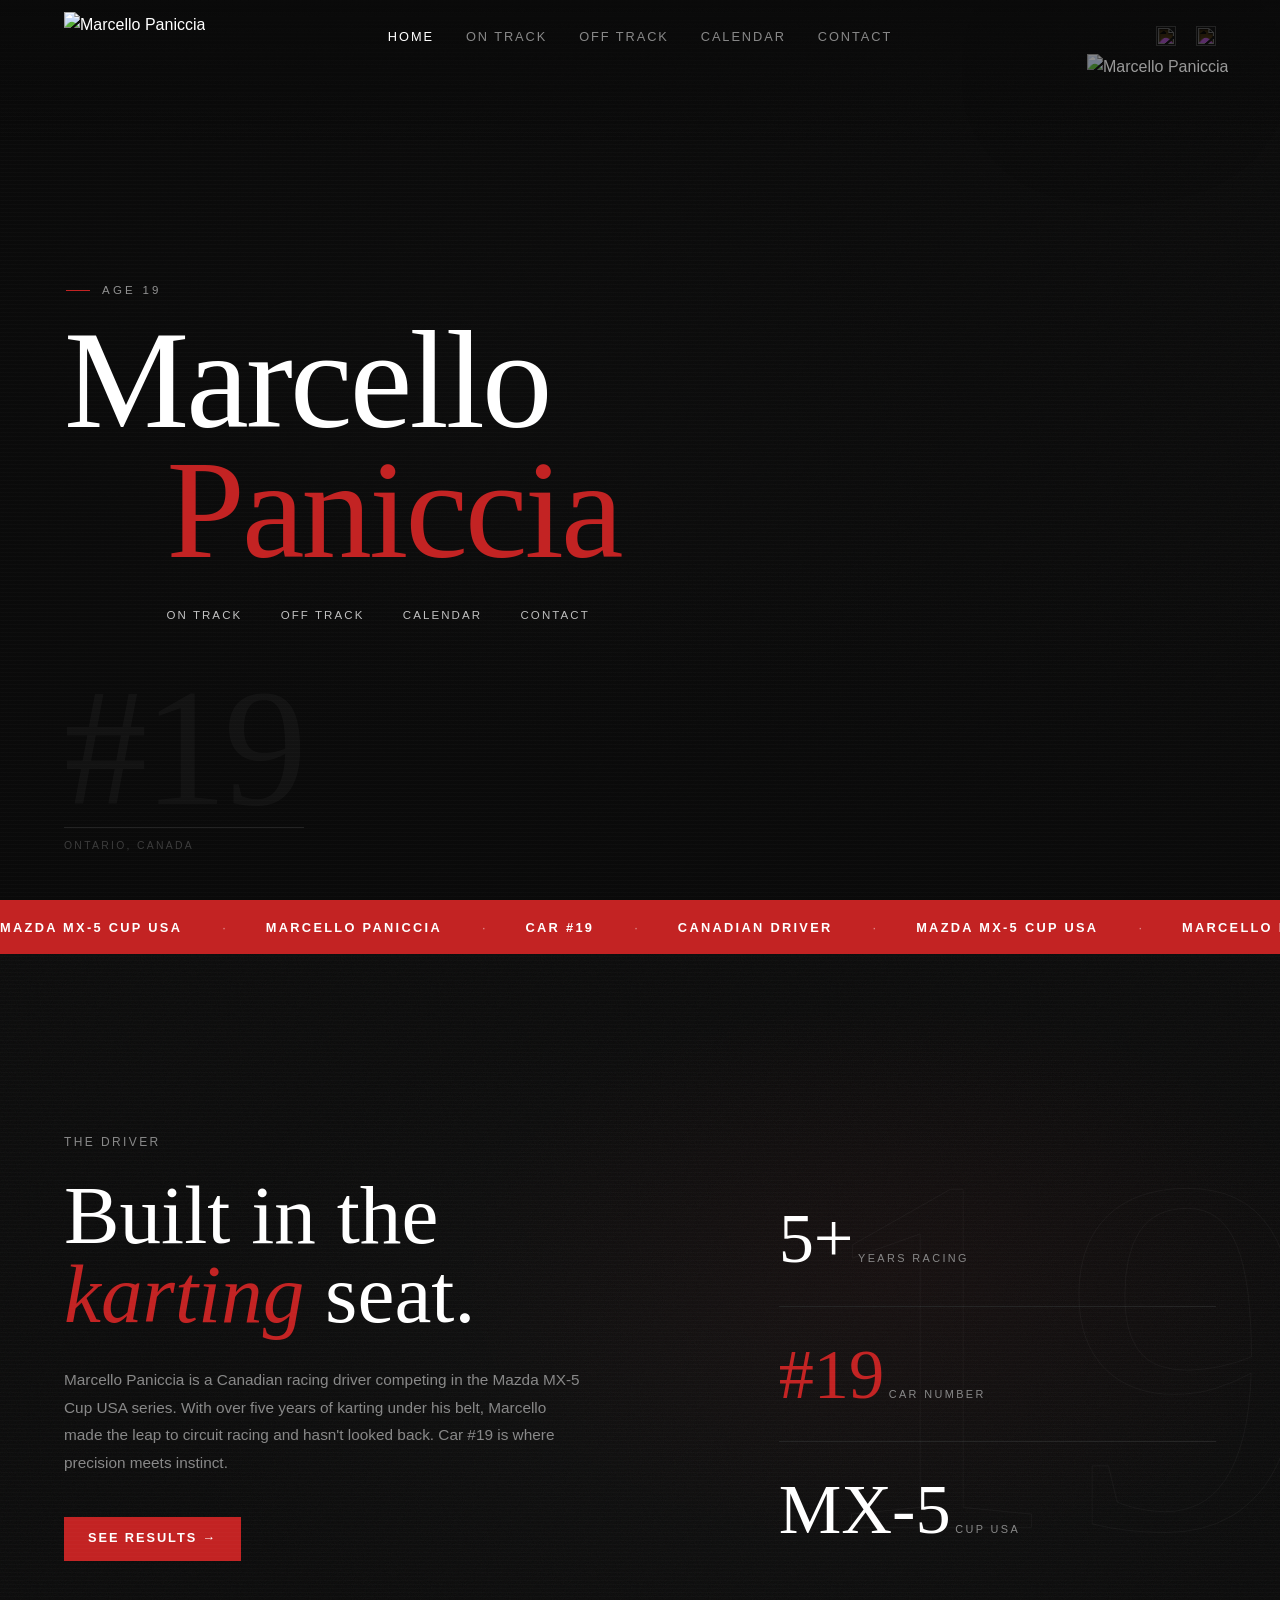
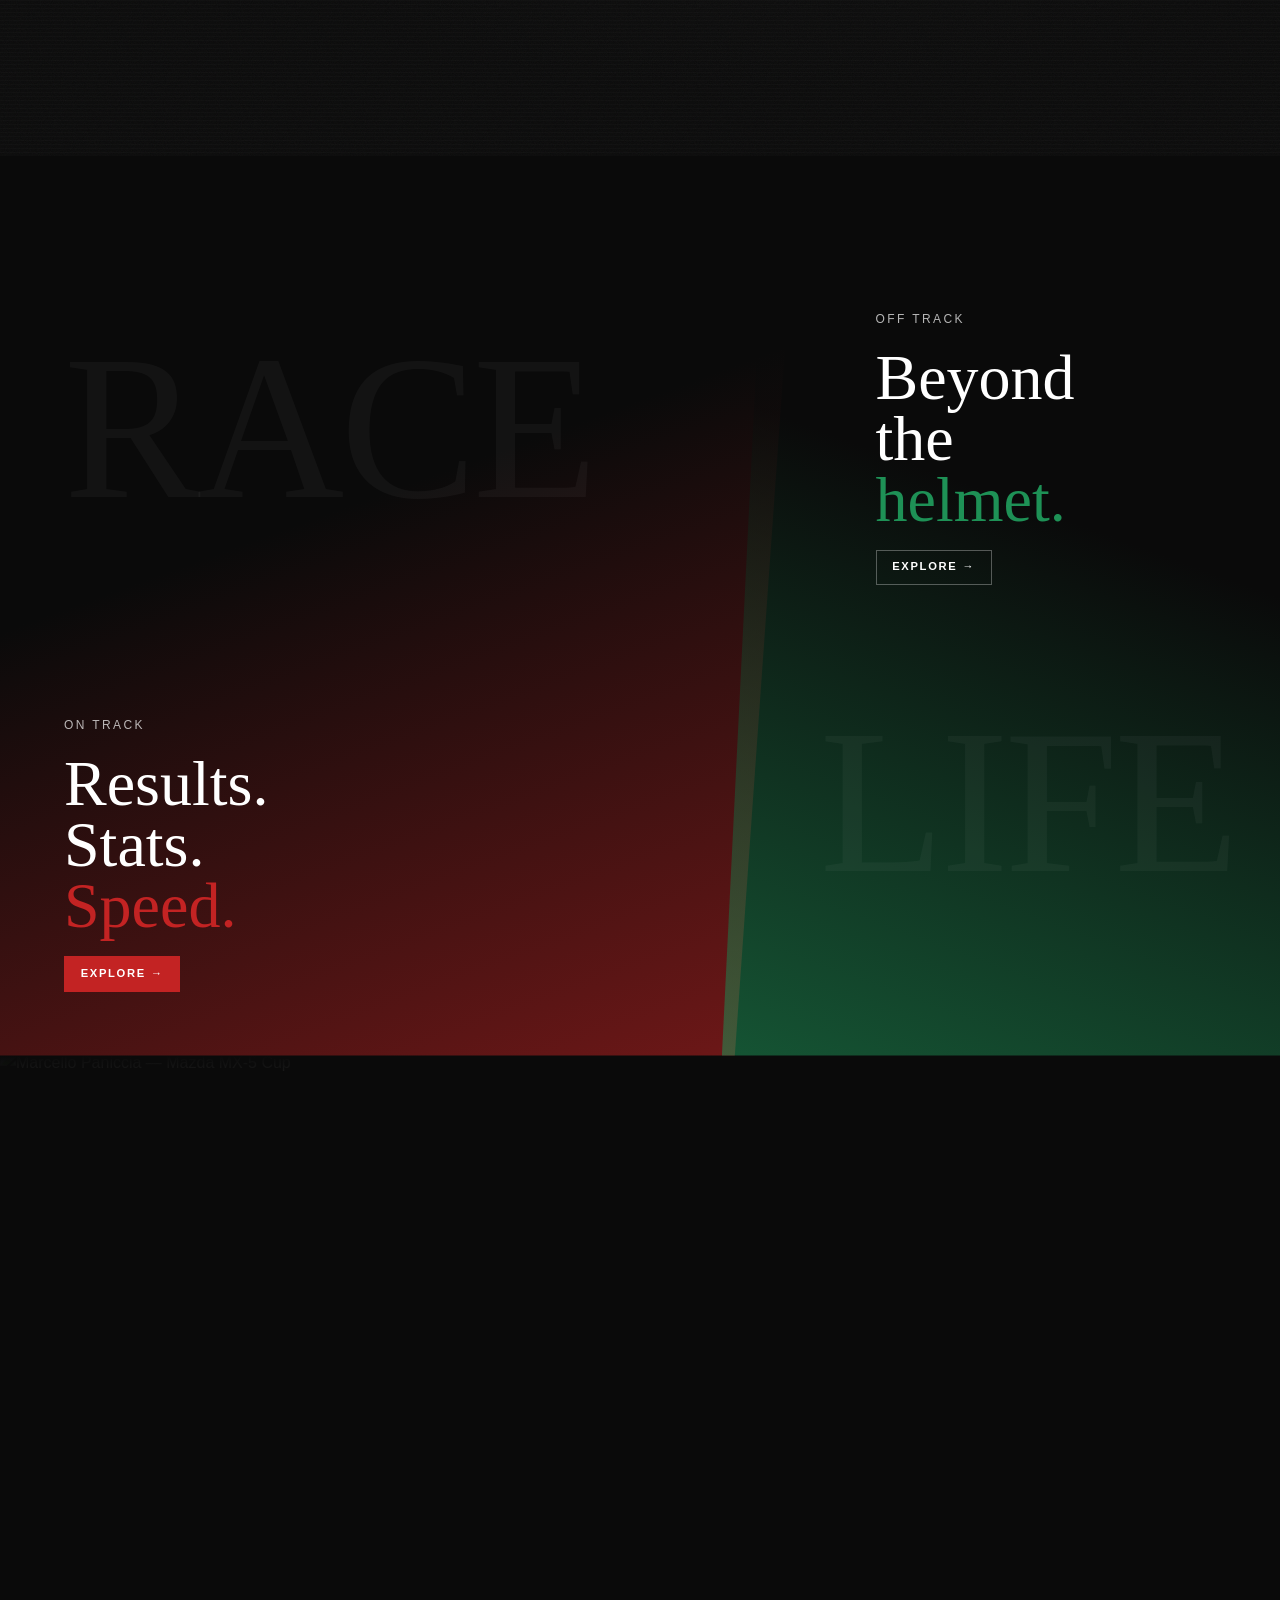
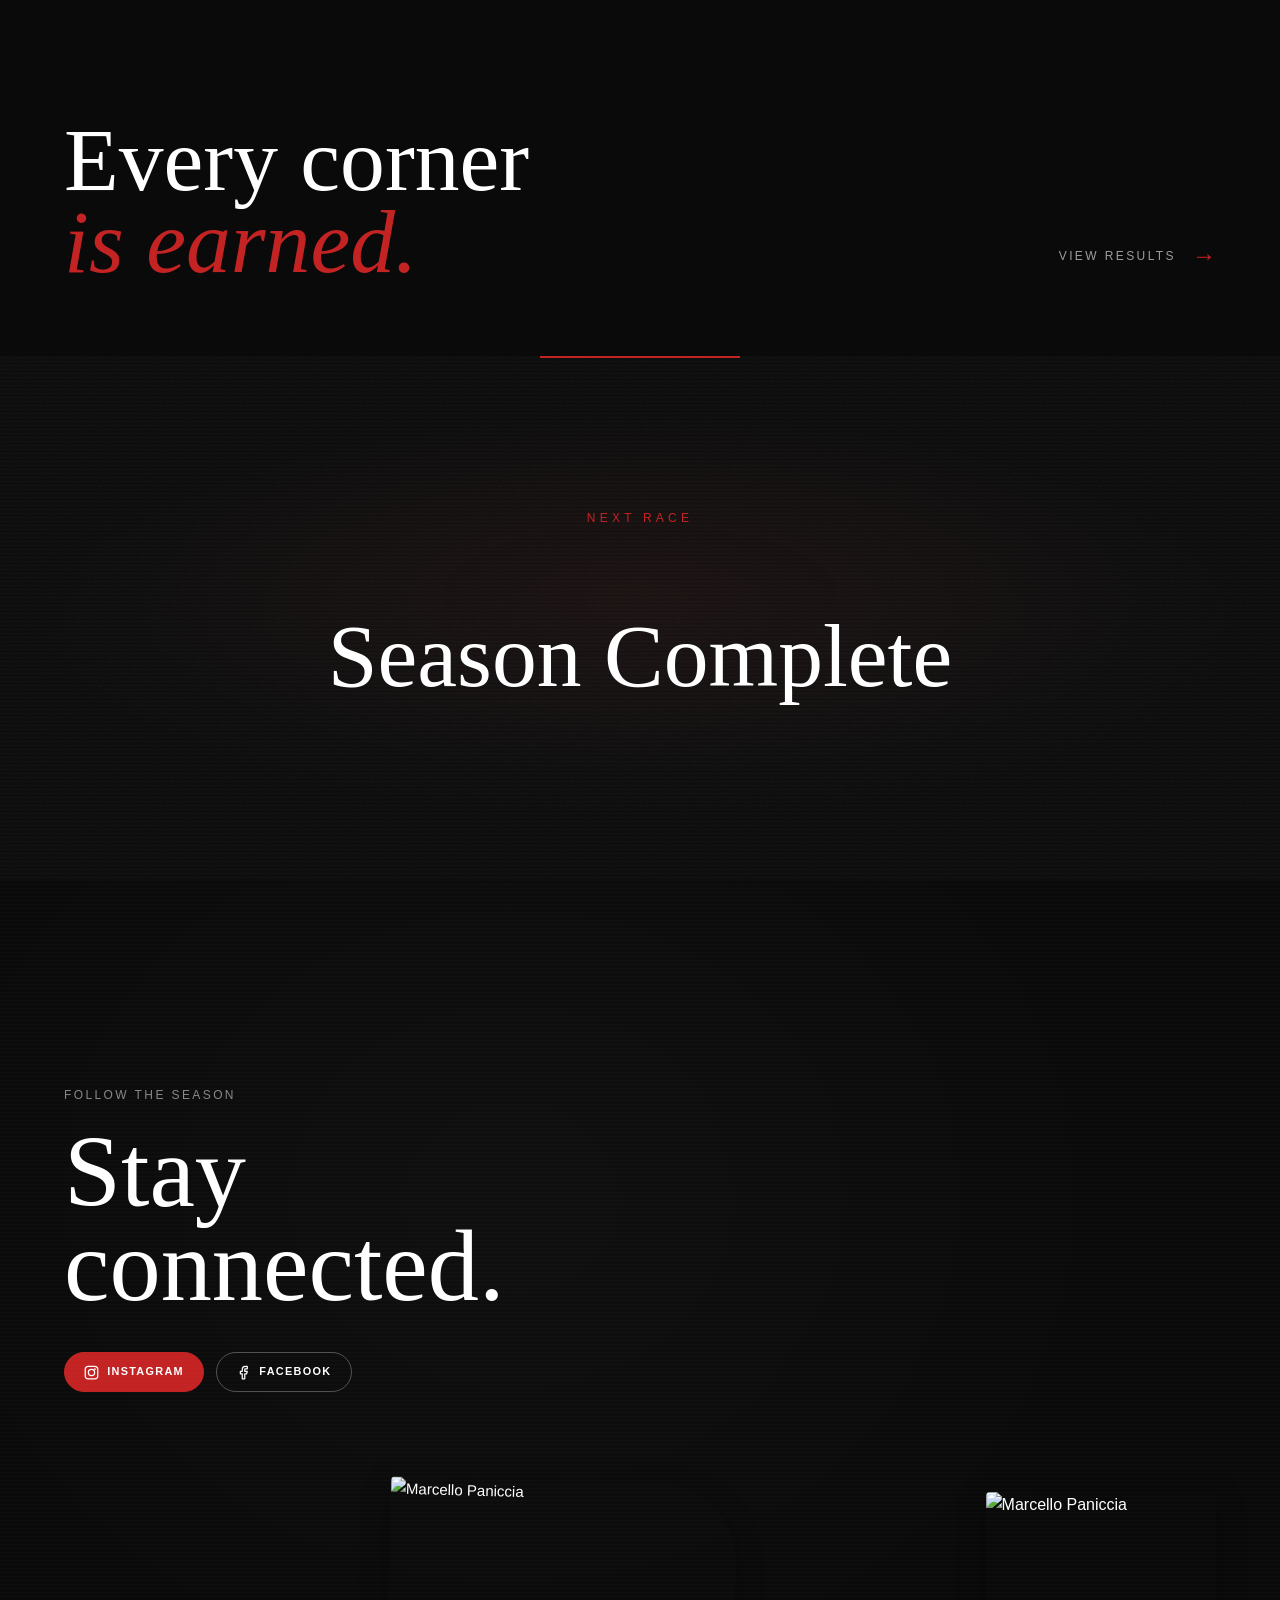
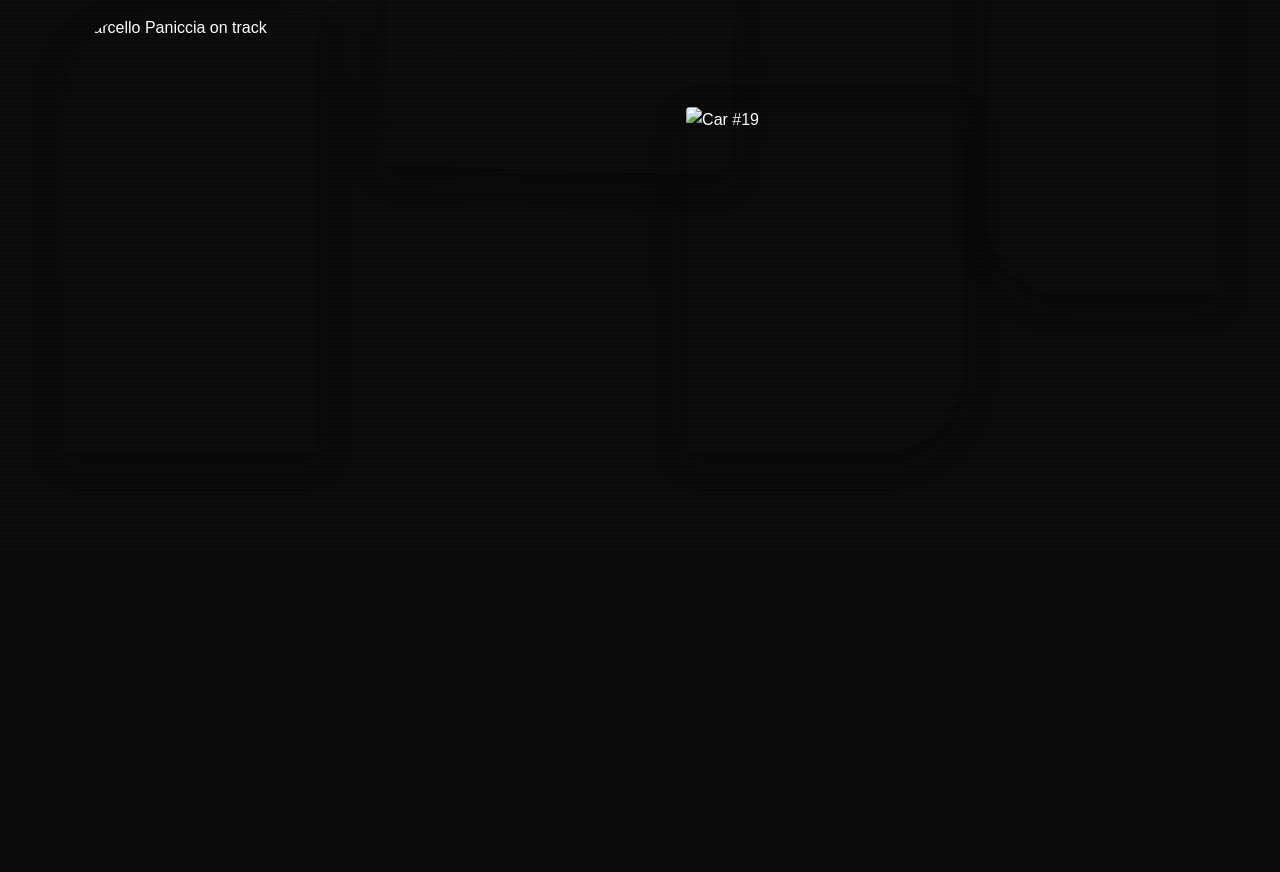
==== commit 26c86dde: "feat: split pulse effect, countdown redesign, textured backgrounds - Split section: pulse lines spaw" ====
--- a/index.html
+++ b/index.html
@@ -23,16 +23,20 @@
       <li><a href="contact.html">Contact</a></li>
     </ul>
     <div class="nav__social">
-      <a href="https://instagram.com/marcello.m.p" target="_blank" rel="noopener noreferrer">Instagram</a>
-      <a href="https://facebook.com/marcello.paniccia.2025" target="_blank" rel="noopener noreferrer">Facebook</a>
+      <a href="https://instagram.com/marcello.m.p" target="_blank" rel="noopener noreferrer" aria-label="Instagram">
+        <img src="optimized marcello photos/icons/instagram.svg" alt="" class="nav__social-icon" />
+      </a>
+      <a href="https://facebook.com/marcello.paniccia.2025" target="_blank" rel="noopener noreferrer" aria-label="Facebook">
+        <img src="optimized marcello photos/icons/facebook.svg" alt="" class="nav__social-icon" />
+      </a>
     </div>
   </nav>
 
   <!-- SECTIONS added per task below -->
   <main>
     <!-- HERO -->
-    <section class="hero">
-      <!-- Signature watermark — behind all content -->
+    <section class="hero bg-textured">
+      <!-- Signature watermark -->
       <img
         class="hero__watermark"
         src="optimized marcello photos/signature/white march sig.png"
@@ -40,23 +44,43 @@
         aria-hidden="true"
       />
 
-      <!-- Portrait photo blended from right -->
+      <!-- Full-bleed background photo -->
       <div class="hero__photo">
-        <img src="optimized marcello photos/217-_DSC4338.jpg" alt="Marcello Paniccia" />
-      </div>
-
-      <!-- Text content — left-aligned -->
+        <img src="optimized marcello photos/IMG_9317.jpg" alt="Marcello's #19 MX-5 in the paddock" />
+      </div>
+
+      <!-- Cutout portrait — parallax on mouse -->
+      <div class="hero__portrait" data-parallax-portrait>
+        <img src="optimized marcello photos/169-_DSC8016.png" alt="Marcello Paniccia" />
+      </div>
+
+      <!-- Text content — centered-left -->
       <div class="hero__content container">
-        <p class="overline hero__overline">Mazda MX-5 Cup &middot; Canada &middot; #19</p>
+        <span class="hero__age" data-line="age">Age 19</span>
         <h1 class="hero__name">
           <span class="hero__name-line" data-line="1">Marcello</span>
-          <span class="hero__name-line hero__name-line--red" data-line="2">Paniccia</span>
+          <span class="hero__name-line hero__name-line--red hero__name-line--indented" data-line="2">Paniccia</span>
         </h1>
-        <p class="hero__tagline">Canadian racing driver. Built for the fight.</p>
-        <div class="hero__ctas">
-          <a href="on-track.html" class="btn btn--red">On Track &rarr;</a>
-          <button class="btn btn--ghost hero__scroll-btn">Scroll &darr;</button>
-        </div>
+        <nav class="hero__page-links">
+          <a href="on-track.html">On Track</a>
+          <a href="off-track.html">Off Track</a>
+          <a href="calendar.html">Calendar</a>
+          <a href="contact.html">Contact</a>
+        </nav>
+      </div>
+
+      <!-- Bottom-left race badge -->
+      <div class="hero__race-badge">
+        <span class="hero__race-number">#19</span>
+        <div class="hero__race-rule"></div>
+        <span class="hero__race-country">Ontario, Canada</span>
+      </div>
+
+      <!-- Next race callout -->
+      <div class="hero__next-race">
+        <span class="hero__next-race-label">Next Race</span>
+        <span class="hero__next-race-date">Sep 15</span>
+        <span class="hero__next-race-track">Watkins Glen International</span>
       </div>
     </section>
 
@@ -84,12 +108,15 @@
     </div>
 
     <!-- THE DRIVER -->
-    <section class="about">
+    <section class="about bg-textured">
+      <!-- Large ghosted number for depth -->
+      <span class="about__ghost" aria-hidden="true">19</span>
+
       <div class="container about__inner">
-        <!-- Left: bio text -->
+        <!-- Left: bio text — dominant column -->
         <div class="about__text">
           <p class="overline about__overline">The Driver</p>
-          <h2 class="about__heading">Built in the<br/>karting seat.</h2>
+          <h2 class="about__heading">Built in the<br/><span class="about__heading-accent">karting</span> seat.</h2>
           <p class="about__bio">
             Marcello Paniccia is a Canadian racing driver competing in the Mazda MX-5 Cup USA series.
             With over five years of karting under his belt, Marcello made the leap to circuit racing
@@ -98,17 +125,19 @@
           <a href="on-track.html" class="btn btn--red">See Results &rarr;</a>
         </div>
 
-        <!-- Right: stat cards -->
+        <!-- Right: stats — editorial typographic treatment -->
         <div class="about__stats">
-          <div class="about__stat about__stat--red">
+          <div class="about__stat">
             <span class="about__stat-value">5+</span>
-            <span class="about__stat-label">Years Karting</span>
-          </div>
-          <div class="about__stat about__stat--green">
-            <span class="about__stat-value">#19</span>
+            <span class="about__stat-label">Years Racing</span>
+          </div>
+          <div class="about__stat-rule"></div>
+          <div class="about__stat">
+            <span class="about__stat-value about__stat-value--red">#19</span>
             <span class="about__stat-label">Car Number</span>
           </div>
-          <div class="about__stat about__stat--white">
+          <div class="about__stat-rule"></div>
+          <div class="about__stat">
             <span class="about__stat-value">MX-5</span>
             <span class="about__stat-label">Cup USA</span>
           </div>
@@ -118,30 +147,33 @@
 
     <!-- ON TRACK / OFF TRACK SPLIT -->
     <section class="split">
-      <!-- On Track — left side -->
+      <div class="split__pulse" aria-hidden="true">
+        <div class="split__pulse-glow"></div>
+      </div>
+      <!-- On Track — dominant left -->
       <a href="on-track.html" class="split__side split__side--left">
         <div class="split__bg">
           <img src="optimized marcello photos/IMG_0110.jpg" alt="On Track" />
         </div>
         <div class="split__overlay split__overlay--red"></div>
         <div class="split__ghost" aria-hidden="true">RACE</div>
-        <div class="split__content">
+        <div class="split__content split__content--bottom">
           <p class="overline split__overline">On Track</p>
-          <h2 class="split__heading">Results.<br/>Stats.<br/>Speed.</h2>
+          <h2 class="split__heading">Results.<br/>Stats.<br/><span class="split__heading-accent split__heading-accent--red">Speed.</span></h2>
           <span class="btn btn--red">Explore &rarr;</span>
         </div>
       </a>
 
-      <!-- Off Track — right side -->
+      <!-- Off Track — right -->
       <a href="off-track.html" class="split__side split__side--right">
         <div class="split__bg">
           <img src="optimized marcello photos/184-_DSC3814.jpg" alt="Off Track" />
         </div>
         <div class="split__overlay split__overlay--green"></div>
         <div class="split__ghost" aria-hidden="true">LIFE</div>
-        <div class="split__content">
+        <div class="split__content split__content--top">
           <p class="overline split__overline">Off Track</p>
-          <h2 class="split__heading">Beyond<br/>the<br/>helmet.</h2>
+          <h2 class="split__heading">Beyond<br/>the<br/><span class="split__heading-accent split__heading-accent--green">helmet.</span></h2>
           <span class="btn btn--ghost">Explore &rarr;</span>
         </div>
       </a>
@@ -152,36 +184,95 @@
       <div class="featured__photo">
         <img src="optimized marcello photos/IMGC0457.jpg" alt="Marcello Paniccia — Mazda MX-5 Cup" />
       </div>
-      <div class="featured__caption container">
-        <p class="overline featured__overline">On Track</p>
-        <a href="on-track.html" class="btn btn--ghost">View Results &rarr;</a>
-      </div>
-    </section>
-
-    <!-- INSTAGRAM PREVIEW STRIP -->
-    <section class="ig-strip">
-      <div class="container">
-        <div class="ig-strip__header">
-          <a
-            href="https://instagram.com/marcello.m.p"
-            target="_blank"
-            rel="noopener noreferrer"
-            class="ig-strip__label"
-          >Follow @marcello.m.p &rarr;</a>
-        </div>
-        <div class="ig-strip__grid">
-          <a href="https://instagram.com/marcello.m.p" target="_blank" rel="noopener noreferrer" class="ig-strip__tile">
-            <img src="optimized marcello photos/IMGC1342.jpg" alt="Marcello Paniccia" />
+
+      <!-- Editorial overlay -->
+      <div class="featured__overlay container">
+        <blockquote class="featured__quote">
+          <span class="featured__quote-line">Every corner</span>
+          <span class="featured__quote-line featured__quote-line--accent">is earned.</span>
+        </blockquote>
+        <a href="on-track.html" class="featured__link">
+          <span class="overline">View Results</span>
+          <span class="featured__link-arrow">&rarr;</span>
+        </a>
+      </div>
+    </section>
+
+    <!-- COUNTDOWN -->
+    <section class="countdown bg-textured">
+      <div class="countdown__accent" aria-hidden="true"></div>
+      <div class="container countdown__inner">
+        <p class="overline countdown__overline">Next Race</p>
+
+        <div class="countdown__clock" id="js-home-countdown-clock">
+          <div class="countdown__units">
+            <div class="countdown__unit">
+              <span class="countdown__num" id="js-home-cd-days">00</span>
+              <span class="countdown__label">Days</span>
+            </div>
+            <span class="countdown__sep" aria-hidden="true">:</span>
+            <div class="countdown__unit">
+              <span class="countdown__num" id="js-home-cd-hours">00</span>
+              <span class="countdown__label">Hours</span>
+            </div>
+            <span class="countdown__sep" aria-hidden="true">:</span>
+            <div class="countdown__unit">
+              <span class="countdown__num" id="js-home-cd-mins">00</span>
+              <span class="countdown__label">Minutes</span>
+            </div>
+            <span class="countdown__sep" aria-hidden="true">:</span>
+            <div class="countdown__unit countdown__unit--secs">
+              <span class="countdown__num countdown__num--secs" id="js-home-cd-secs">00</span>
+              <span class="countdown__label">Seconds</span>
+            </div>
+          </div>
+          <div class="countdown__meta">
+            <span class="countdown__rule" aria-hidden="true"></span>
+            <p class="countdown__circuit">TBD Circuit &middot; September 15, 2026</p>
+            <span class="countdown__rule" aria-hidden="true"></span>
+          </div>
+        </div>
+
+        <div class="countdown__complete" id="js-home-countdown-complete" style="display:none">
+          <span class="countdown__complete-text">Season Complete</span>
+        </div>
+      </div>
+    </section>
+
+    <!-- SOCIAL CTA -->
+    <section class="social-cta bg-textured">
+      <div class="social-cta__header container">
+        <p class="overline social-cta__eyebrow">Follow the Season</p>
+        <h2 class="social-cta__heading">Stay<br/>connected.</h2>
+        <div class="social-cta__buttons">
+          <a href="https://instagram.com/marcello.m.p" target="_blank" rel="noopener noreferrer" class="social-cta__btn social-cta__btn--ig">
+            <svg width="15" height="15" viewBox="0 0 24 24" fill="none" aria-hidden="true">
+              <rect x="2" y="2" width="20" height="20" rx="5" stroke="currentColor" stroke-width="2"/>
+              <circle cx="12" cy="12" r="5" stroke="currentColor" stroke-width="2"/>
+              <circle cx="17.5" cy="6.5" r="1.5" fill="currentColor"/>
+            </svg>
+            Instagram
           </a>
-          <a href="https://instagram.com/marcello.m.p" target="_blank" rel="noopener noreferrer" class="ig-strip__tile">
-            <img src="optimized marcello photos/IMGC1321.jpg" alt="Marcello Paniccia" />
+          <a href="https://facebook.com/marcello.paniccia.2025" target="_blank" rel="noopener noreferrer" class="social-cta__btn social-cta__btn--fb">
+            <svg width="15" height="15" viewBox="0 0 24 24" fill="none" aria-hidden="true">
+              <path d="M18 2h-3a5 5 0 0 0-5 5v3H7v4h3v8h4v-8h3l1-4h-4V7a1 1 0 0 1 1-1h3z" stroke="currentColor" stroke-width="2" stroke-linecap="round" stroke-linejoin="round"/>
+            </svg>
+            Facebook
           </a>
-          <a href="https://instagram.com/marcello.m.p" target="_blank" rel="noopener noreferrer" class="ig-strip__tile">
-            <img src="optimized marcello photos/73-_DSC8837.jpg" alt="Marcello Paniccia" />
-          </a>
-          <a href="https://instagram.com/marcello.m.p" target="_blank" rel="noopener noreferrer" class="ig-strip__tile">
-            <img src="optimized marcello photos/21-_DSC6438.jpg" alt="Marcello Paniccia" />
-          </a>
+        </div>
+      </div>
+      <div class="social-cta__collage">
+        <div class="social-cta__photo social-cta__photo--1">
+          <img src="optimized marcello photos/IMGC0457.jpg" alt="Marcello Paniccia on track" />
+        </div>
+        <div class="social-cta__photo social-cta__photo--2">
+          <img src="optimized marcello photos/217-_DSC4338.jpg" alt="Marcello Paniccia" />
+        </div>
+        <div class="social-cta__photo social-cta__photo--3">
+          <img src="optimized marcello photos/IMGC1190.jpg" alt="Car #19" />
+        </div>
+        <div class="social-cta__photo social-cta__photo--4">
+          <img src="optimized marcello photos/IMG_0807.jpg" alt="Marcello Paniccia" />
         </div>
       </div>
     </section>
@@ -190,30 +281,29 @@
   <!-- FOOTER -->
   <footer class="footer">
     <div class="container footer__inner">
-      <span class="footer__copy">© 2026 Marcello Paniccia</span>
-      <div class="footer__center">
-        <div class="footer__sig">
-          <img src="optimized marcello photos/signature/red march sig.png" alt="" aria-hidden="true" />
-        </div>
-        <ul class="footer__nav">
-          <li><a href="index.html">Home</a></li>
-          <li><a href="on-track.html">On Track</a></li>
-          <li><a href="off-track.html">Off Track</a></li>
-          <li><a href="calendar.html">Calendar</a></li>
-          <li><a href="contact.html">Contact</a></li>
-        </ul>
-      </div>
+      <div class="footer__sig">
+        <img src="optimized marcello photos/signature/red march sig.png" alt="" aria-hidden="true" />
+      </div>
+      <hr class="footer__rule" />
+      <ul class="footer__nav">
+        <li><a href="index.html">Home</a></li>
+        <li><a href="on-track.html">On Track</a></li>
+        <li><a href="off-track.html">Off Track</a></li>
+        <li><a href="calendar.html">Calendar</a></li>
+        <li><a href="contact.html">Contact</a></li>
+      </ul>
       <div class="footer__social">
         <a href="https://instagram.com/marcello.m.p" target="_blank" rel="noopener noreferrer">@marcello.m.p</a>
         <a href="https://facebook.com/marcello.paniccia.2025" target="_blank" rel="noopener noreferrer">Facebook</a>
       </div>
+      <span class="footer__copy">&copy; 2026 Marcello Paniccia</span>
     </div>
   </footer>
 
   <!-- CDN libs -->
   <script src="https://cdn.jsdelivr.net/npm/gsap@3.12.5/dist/gsap.min.js"></script>
   <script src="https://cdn.jsdelivr.net/npm/gsap@3.12.5/dist/ScrollTrigger.min.js"></script>
-  <script src="https://cdn.jsdelivr.net/npm/@studio-freight/lenis@1.0.42/bundled/lenis.min.js"></script>
+  <script src="https://cdn.jsdelivr.net/npm/@studio-freight/lenis@1.0.42/dist/lenis.umd.js"></script>
   <!-- Register ScrollTrigger before any page scripts -->
   <script>gsap.registerPlugin(ScrollTrigger);</script>
   <script src="js/global.js"></script>
--- a/css/global.css
+++ b/css/global.css
@@ -62,6 +62,32 @@
 }
 
 /* ============================================================
+   TEXTURED BACKGROUND — reusable grain + scan lines
+============================================================ */
+.bg-textured::before,
+.bg-textured::after {
+  content: '';
+  position: absolute;
+  inset: 0;
+  pointer-events: none;
+}
+/* Film grain */
+.bg-textured::before {
+  background-image: url("data:image/svg+xml,%3Csvg viewBox='0 0 256 256' xmlns='http://www.w3.org/2000/svg'%3E%3Cfilter id='n'%3E%3CfeTurbulence type='fractalNoise' baseFrequency='0.85' numOctaves='4' stitchTiles='stitch'/%3E%3C/filter%3E%3Crect width='100%25' height='100%25' filter='url(%23n)' opacity='0.04'/%3E%3C/svg%3E");
+  background-size: 200px 200px;
+}
+/* Scan lines */
+.bg-textured::after {
+  background: repeating-linear-gradient(
+    0deg,
+    transparent,
+    transparent 3px,
+    rgba(255, 255, 255, 0.015) 3px,
+    rgba(255, 255, 255, 0.015) 4px
+  );
+}
+
+/* ============================================================
    UTILITIES
 ============================================================ */
 .container {
@@ -94,15 +120,39 @@
   transition: background 0.3s, border-color 0.3s;
   border-bottom: 1px solid transparent;
 }
+/* Top gradient scrim for legibility over hero imagery */
+.nav::before {
+  content: '';
+  position: fixed;
+  top: 0; left: 0; right: 0;
+  height: 140px;
+  background: linear-gradient(to bottom, rgba(10, 10, 10, 0.8) 0%, transparent 100%);
+  z-index: -1;
+  pointer-events: none;
+  transition: opacity 0.3s;
+}
+.nav.scrolled::before { opacity: 0; }
 .nav.scrolled {
-  background: rgba(10, 10, 10, 0.92);
-  backdrop-filter: blur(12px);
-  -webkit-backdrop-filter: blur(12px);
+  background: #0a0a0a;
   border-bottom-color: var(--color-border);
 }
+.nav__logo {
+  position: relative;
+  z-index: 2;
+  align-self: flex-start;
+}
 .nav__logo img {
-  height: 40px;
+  height: var(--logo-h, 120px);
   width: auto;
+  margin-top: 12px;
+  transition: height 0.4s cubic-bezier(0.22, 1, 0.36, 1), margin-top 0.4s cubic-bezier(0.22, 1, 0.36, 1);
+}
+.nav.scrolled .nav__logo {
+  align-self: center;
+}
+.nav.scrolled .nav__logo img {
+  --logo-h: 40px;
+  margin-top: 0;
 }
 .nav__links {
   display: flex;
@@ -130,73 +180,104 @@
   align-items: center;
 }
 .nav__social a {
-  font-family: var(--font-body);
-  font-size: 0.75rem;
-  letter-spacing: 0.12em;
+  display: flex;
+  align-items: center;
+  transition: opacity 0.2s;
+  opacity: 0.5;
+}
+.nav__social a:hover { opacity: 1; }
+.nav__social-icon {
+  width: 20px;
+  height: 20px;
+  filter: invert(1);
+}
+
+/* ============================================================
+   FOOTER — parallax reveal (fixed behind content)
+============================================================ */
+.footer {
+  position: fixed;
+  bottom: 0;
+  left: 0;
+  right: 0;
+  z-index: 0;
+  background: var(--color-bg);
+  padding-block: clamp(60px, 8vw, 100px) clamp(40px, 6vw, 60px);
+}
+/* Content sits above the footer and "peels away" to reveal it */
+main {
+  position: relative;
+  z-index: 1;
+  background: var(--color-bg);
+}
+/* Spacer on body so scroll length accounts for hidden footer */
+body { padding-bottom: var(--footer-h, 320px); }
+
+.footer__inner {
+  display: flex;
+  flex-direction: column;
+  align-items: center;
+}
+
+/* Signature — larger, more presence */
+.footer__sig img {
+  height: 48px;
+  width: auto;
+  opacity: 0.55;
+}
+
+/* Red accent line — tight to signature */
+.footer__rule {
+  width: 40px;
+  height: 2px;
+  background: var(--color-red);
+  border: none;
+  margin-top: 1.5rem;
+}
+
+/* Nav links — generous gap from rule, grouped tightly with social */
+.footer__nav {
+  display: flex;
+  gap: 2rem;
+  list-style: none;
+  flex-wrap: wrap;
+  justify-content: center;
+  margin-top: 2.5rem;
+}
+.footer__nav a {
+  font-family: var(--font-body);
+  font-size: 0.7rem;
+  letter-spacing: 0.14em;
   text-transform: uppercase;
   color: var(--color-muted);
-  transition: color 0.2s;
-}
-.nav__social a:hover { color: var(--color-text); }
-
-/* ============================================================
-   FOOTER
-============================================================ */
-.footer {
-  background: var(--color-surface);
-  border-top: 1px solid var(--color-border);
-  padding-block: 48px;
-}
-.footer__inner {
-  display: grid;
-  grid-template-columns: 1fr auto 1fr;
-  align-items: center;
-  gap: 2rem;
-}
+  transition: color 0.25s;
+}
+.footer__nav a:hover { color: var(--color-text); }
+
+/* Social row — tight to nav (same group) */
+.footer__social {
+  display: flex;
+  gap: 1.5rem;
+  margin-top: 1rem;
+}
+.footer__social a {
+  font-family: var(--font-body);
+  font-size: 0.7rem;
+  letter-spacing: 0.14em;
+  text-transform: uppercase;
+  color: #555;
+  transition: color 0.25s;
+}
+.footer__social a:hover { color: var(--color-text); }
+
+/* Copyright — separated, quiet */
 .footer__copy {
   font-family: var(--font-body);
-  font-size: 0.8rem;
-  color: var(--color-muted);
-}
-.footer__center {
-  display: flex;
-  flex-direction: column;
-  align-items: center;
-  gap: 1rem;
-}
-.footer__sig img {
-  height: 36px;
-  width: auto;
-  opacity: 0.7;
-}
-.footer__nav {
-  display: flex;
-  gap: 1.5rem;
-  list-style: none;
-}
-.footer__nav a {
-  font-family: var(--font-body);
-  font-size: 0.75rem;
-  letter-spacing: 0.12em;
-  text-transform: uppercase;
-  color: var(--color-muted);
-  transition: color 0.2s;
-}
-.footer__nav a:hover { color: var(--color-text); }
-.footer__social {
-  display: flex;
-  gap: 1.25rem;
-  justify-content: flex-end;
-}
-.footer__social a {
-  font-family: var(--font-body);
-  font-size: 0.75rem;
-  letter-spacing: 0.12em;
-  text-transform: uppercase;
-  color: var(--color-muted);
-  transition: color 0.2s;
-}
-.footer__social a:hover { color: var(--color-text); }
+  font-size: 0.65rem;
+  color: #333;
+  margin-top: 2.5rem;
+  letter-spacing: 0.06em;
+}
 
 /* ============================================================
    BUTTONS
--- a/css/home.css
+++ b/css/home.css
@@ -12,47 +12,49 @@
   align-items: center;
   overflow: hidden;
   background: var(--color-bg);
-}
-
-/* Signature watermark */
+  background-image:
+    radial-gradient(
+      ellipse 70% 60% at 30% 50%,
+      rgba(17, 17, 17, 0.8) 0%,
+      transparent 65%
+    );
+}
+
+/* Signature watermark — behind portrait, top-right */
 .hero__watermark {
   position: absolute;
-  right: -2%;
-  top: 50%;
-  transform: translateY(-50%);
-  width: 60%;
-  max-width: 900px;
-  opacity: 0.04;
+  right: 2%;
+  top: 5%;
+  width: 45%;
+  max-width: 700px;
+  opacity: 0.06;
   pointer-events: none;
   user-select: none;
-  z-index: 0;
-}
-
-/* Portrait photo — right half, blended into dark bg */
+  z-index: 1;
+}
+
+/* Full-bleed background photo */
 .hero__photo {
   position: absolute;
-  right: 0;
-  top: 0;
-  width: 55%;
-  height: 100%;
+  inset: 0;
   z-index: 0;
 }
 .hero__photo img {
   width: 100%;
   height: 100%;
   object-fit: cover;
-  object-position: top center;
-}
-/* Left-to-right gradient blend */
+  object-position: center center;
+}
+/* Heavy overlay for legibility against busy paddock shot */
 .hero__photo::before {
   content: '';
   position: absolute;
   inset: 0;
   background: linear-gradient(
     to right,
-    var(--color-bg) 0%,
-    rgba(10, 10, 10, 0.6) 40%,
-    rgba(10, 10, 10, 0.15) 100%
+    rgba(10, 10, 10, 0.92) 0%,
+    rgba(10, 10, 10, 0.7) 40%,
+    rgba(10, 10, 10, 0.35) 100%
   );
   z-index: 1;
 }
@@ -61,32 +63,69 @@
   content: '';
   position: absolute;
   inset: 0;
-  background: linear-gradient(to top, var(--color-bg) 0%, transparent 30%);
+  background: linear-gradient(to top, rgba(10,10,10,0.9) 0%, transparent 40%);
   z-index: 1;
 }
 
-/* Text content */
+/* Cutout portrait — right side, nearly full-height */
+.hero__portrait {
+  position: absolute;
+  right: clamp(24px, 4vw, 80px);
+  bottom: 0;
+  z-index: 2;
+  height: 94vh;
+  pointer-events: none;
+  will-change: transform;
+  transform-style: preserve-3d;
+  perspective: 800px;
+  opacity: 0;
+}
+.hero__portrait img {
+  height: 100%;
+  width: auto;
+  display: block;
+  filter: drop-shadow(-20px 10px 60px rgba(0, 0, 0, 0.7));
+}
+
+/* Text content — vertically centered */
 .hero__content {
   position: relative;
-  z-index: 2;
-  padding-top: var(--nav-height);
-}
-
-.hero__overline {
-  margin-bottom: 1.5rem;
+  z-index: 3;
+}
+
+/* Age overline above name */
+.hero__age {
+  display: inline-block;
+  font-family: var(--font-body);
+  font-size: 0.72rem;
+  font-weight: 500;
+  letter-spacing: 0.28em;
+  text-transform: uppercase;
+  color: rgba(255, 255, 255, 0.55);
+  margin-bottom: 1rem;
+  padding-left: 2px;
   opacity: 0;
   transform: translateY(20px);
 }
+.hero__age::before {
+  content: '';
+  display: inline-block;
+  width: 24px;
+  height: 1px;
+  background: var(--color-red);
+  vertical-align: middle;
+  margin-right: 12px;
+}
 
 .hero__name {
   display: flex;
   flex-direction: column;
   font-family: var(--font-display);
   font-weight: 400;
-  font-size: clamp(72px, 10vw, 160px);
+  font-size: clamp(72px, 11vw, 160px);
   line-height: 0.92;
-  letter-spacing: -0.01em;
-  margin-bottom: 1.5rem;
+  letter-spacing: -0.02em;
+  margin-bottom: 2rem;
 }
 .hero__name-line {
   display: block;
@@ -94,25 +133,96 @@
   transform: translateY(60px);
 }
 .hero__name-line--red { color: var(--color-red); }
-
-.hero__tagline {
-  font-family: var(--font-body);
-  font-size: clamp(1rem, 1.5vw, 1.2rem);
-  color: var(--color-muted);
-  margin-bottom: 2.5rem;
-  max-width: 380px;
+.hero__name-line--indented {
+  padding-left: clamp(48px, 8vw, 120px);
+}
+
+/* Page navigation links */
+.hero__page-links {
+  display: flex;
+  gap: clamp(1.5rem, 3vw, 2.5rem);
+  padding-left: clamp(48px, 8vw, 120px); /* align with Paniccia indent */
+}
+.hero__page-links a {
+  font-family: var(--font-body);
+  font-size: 0.72rem;
+  font-weight: 500;
+  letter-spacing: 0.18em;
+  text-transform: uppercase;
+  color: rgba(255, 255, 255, 0.75);
+  transition: color 0.2s;
   opacity: 0;
-  transform: translateY(20px);
-}
-
-.hero__ctas {
-  display: flex;
-  gap: 1rem;
+}
+.hero__page-links a:hover { color: var(--color-text); }
+
+/* Bottom-left race badge */
+.hero__race-badge {
+  position: absolute;
+  bottom: clamp(32px, 5vh, 60px);
+  left: clamp(24px, 5vw, 80px);
+  z-index: 2;
+  display: flex;
+  flex-direction: column;
+  align-items: flex-start;
   opacity: 0;
-  transform: translateY(20px);
-}
-
-.hero__scroll-btn { background: transparent; font-family: inherit; border: none; color: var(--color-text); cursor: pointer; }
+}
+.hero__race-number {
+  font-family: var(--font-display);
+  font-size: clamp(80px, 13vw, 180px);
+  line-height: 0.9;
+  color: rgba(255, 255, 255, 0.07);
+  letter-spacing: -0.02em;
+}
+.hero__race-rule {
+  width: 100%;
+  height: 1px;
+  background: rgba(255, 255, 255, 0.2);
+  margin-top: 4px;
+}
+.hero__race-country {
+  font-family: var(--font-body);
+  font-size: 0.65rem;
+  font-weight: 400;
+  letter-spacing: 0.22em;
+  text-transform: uppercase;
+  color: rgba(255, 255, 255, 0.4);
+  padding-top: 10px;
+}
+
+/* Next race callout — bottom-right */
+.hero__next-race {
+  position: absolute;
+  bottom: clamp(32px, 5vh, 60px);
+  right: clamp(24px, 5vw, 80px);
+  z-index: 3;
+  display: flex;
+  flex-direction: column;
+  align-items: flex-end;
+  gap: 4px;
+  opacity: 0;
+}
+.hero__next-race-label {
+  font-family: var(--font-body);
+  font-size: 0.6rem;
+  font-weight: 500;
+  letter-spacing: 0.22em;
+  text-transform: uppercase;
+  color: rgba(255, 255, 255, 0.4);
+}
+.hero__next-race-date {
+  font-family: var(--font-display);
+  font-size: clamp(28px, 4vw, 48px);
+  line-height: 1;
+  color: var(--color-red);
+}
+.hero__next-race-track {
+  font-family: var(--font-body);
+  font-size: 0.72rem;
+  font-weight: 400;
+  letter-spacing: 0.12em;
+  text-transform: uppercase;
+  color: rgba(255, 255, 255, 0.55);
+}
 
 /* ============================================================
    MARQUEE STRIP
@@ -129,7 +239,6 @@
 }
 .marquee__track {
   display: inline-flex;
-  gap: 2.5rem;
   animation: marquee-scroll 18s linear infinite;
 }
 .marquee__item {
@@ -139,10 +248,12 @@
   letter-spacing: 0.18em;
   text-transform: uppercase;
   color: #fff;
+  margin-right: 2.5rem;
 }
 .marquee__sep {
   color: rgba(255, 255, 255, 0.5);
   font-size: 0.8rem;
+  margin-right: 2.5rem;
 }
 
 @keyframes marquee-scroll {
@@ -154,61 +265,101 @@
    ABOUT — THE DRIVER
 ============================================================ */
 .about {
-  padding-block: var(--section-pad);
+  position: relative;
+  padding-block: clamp(100px, 14vw, 200px);
   background: var(--color-bg);
-}
+  background-image:
+    radial-gradient(
+      ellipse 50% 50% at 70% 40%,
+      rgba(195, 35, 35, 0.04) 0%,
+      transparent 70%
+    ),
+    radial-gradient(
+      ellipse 70% 60% at 60% 50%,
+      rgba(17, 17, 17, 0.7) 0%,
+      transparent 70%
+    );
+  overflow: hidden;
+}
+
+/* Giant ghosted race number — depth layer */
+.about__ghost {
+  position: absolute;
+  right: -3%;
+  top: 50%;
+  transform: translateY(-50%);
+  font-family: var(--font-display);
+  font-size: clamp(300px, 40vw, 600px);
+  line-height: 0.8;
+  color: transparent;
+  -webkit-text-stroke: 1px rgba(255, 255, 255, 0.04);
+  pointer-events: none;
+  user-select: none;
+}
+
 .about__inner {
   display: grid;
-  grid-template-columns: 1fr 1fr;
-  gap: clamp(48px, 6vw, 100px);
-  align-items: center;
-}
-.about__overline { margin-bottom: 1.25rem; }
+  grid-template-columns: 1.4fr 1fr;
+  gap: clamp(48px, 8vw, 140px);
+  align-items: start;
+}
+
+.about__overline { margin-bottom: 1.5rem; }
+
 .about__heading {
   font-family: var(--font-display);
   font-weight: 400;
-  font-size: clamp(40px, 5vw, 72px);
-  line-height: 1.0;
+  font-size: clamp(48px, 6.5vw, 96px);
+  line-height: 0.95;
   color: var(--color-text);
-  margin-bottom: 1.5rem;
-}
+  margin-bottom: 2rem;
+}
+.about__heading-accent {
+  color: var(--color-red);
+  font-style: italic;
+}
+
 .about__bio {
   font-family: var(--font-body);
   font-size: clamp(0.95rem, 1.2vw, 1.1rem);
-  line-height: 1.75;
+  line-height: 1.8;
   color: var(--color-muted);
-  margin-bottom: 2rem;
-  max-width: 500px;
-}
-
-/* Stat cards */
+  margin-bottom: 2.5rem;
+  max-width: 520px;
+}
+
+/* Stats — editorial typographic column */
 .about__stats {
   display: flex;
   flex-direction: column;
-  gap: 1px;
-}
+  gap: 0;
+  padding-top: clamp(16px, 3vw, 40px);
+}
+
 .about__stat {
-  padding: 2rem 2.5rem;
-  background: var(--color-surface);
-  border-left: 3px solid transparent;
-  display: flex;
-  flex-direction: column;
-  gap: 0.4rem;
-}
-.about__stat--red   { border-left-color: var(--color-red); }
-.about__stat--green { border-left-color: var(--color-green); }
-.about__stat--white { border-left-color: var(--color-text); }
+  padding: clamp(1.5rem, 2.5vw, 2.5rem) 0;
+}
+
+.about__stat-rule {
+  width: 100%;
+  height: 1px;
+  background: var(--color-border);
+}
 
 .about__stat-value {
   font-family: var(--font-display);
-  font-size: clamp(36px, 4vw, 56px);
+  font-size: clamp(48px, 5.5vw, 80px);
   color: var(--color-text);
   line-height: 1;
-}
+  margin-bottom: 0.3rem;
+}
+.about__stat-value--red { color: var(--color-red); }
+
 .about__stat-label {
   font-family: var(--font-body);
-  font-size: 0.75rem;
-  letter-spacing: 0.18em;
+  font-size: 0.68rem;
+  font-weight: 500;
+  letter-spacing: 0.22em;
   text-transform: uppercase;
   color: var(--color-muted);
 }
@@ -217,115 +368,190 @@
    ON TRACK / OFF TRACK SPLIT
 ============================================================ */
 .split {
+  position: relative;
   display: flex;
   height: 100vh;
   min-height: 600px;
   overflow: hidden;
 }
+
 .split__side {
   position: relative;
-  flex: 1;
-  display: flex;
-  align-items: flex-end;
-  padding: clamp(32px, 5vw, 72px);
+  display: flex;
+  padding: clamp(40px, 5vw, 80px);
   overflow: hidden;
-  transition: flex 0.6s cubic-bezier(0.4, 0, 0.2, 1);
+  transition: flex 0.7s cubic-bezier(0.22, 1, 0.36, 1);
   cursor: pointer;
   text-decoration: none;
 }
-/* Hover: expand hovered side, compress other */
-.split:has(.split__side--left:hover)  .split__side--left  { flex: 1.35; }
-.split:has(.split__side--left:hover)  .split__side--right { flex: 0.65; }
-.split:has(.split__side--right:hover) .split__side--right { flex: 1.35; }
-.split:has(.split__side--right:hover) .split__side--left  { flex: 0.65; }
+.split__side--left  {
+  flex: 1.3;
+  clip-path: polygon(0 0, 100% 0, 92% 100%, 0 100%);
+  margin-right: -3%;
+  padding-right: clamp(60px, 8vw, 120px);
+}
+.split__side--right {
+  flex: 0.7;
+  clip-path: polygon(8% 0, 100% 0, 100% 100%, 0 100%);
+  margin-left: -3%;
+  padding-left: clamp(80px, 12vw, 180px);
+}
+
+/* Hover: dramatic expansion */
+.split:has(.split__side--left:hover)  .split__side--left  { flex: 1.8; }
+.split:has(.split__side--left:hover)  .split__side--right { flex: 0.5; }
+.split:has(.split__side--right:hover) .split__side--right { flex: 1.5; }
+.split:has(.split__side--right:hover) .split__side--left  { flex: 0.7; }
 
 /* BG photo */
 .split__bg {
   position: absolute;
-  inset: 0;
+  inset: -20px;
   z-index: 0;
-  transition: transform 0.6s cubic-bezier(0.4, 0, 0.2, 1);
-}
-.split__side:hover .split__bg { transform: scale(1.04); }
+  transition: transform 0.7s cubic-bezier(0.22, 1, 0.36, 1);
+}
+.split__side:hover .split__bg { transform: scale(1.06); }
 .split__bg img {
   width: 100%;
   height: 100%;
   object-fit: cover;
 }
 
-/* Color overlays */
+/* Color overlays — lighter to let photos breathe */
 .split__overlay {
   position: absolute;
   inset: 0;
   z-index: 1;
-}
+  transition: opacity 0.7s cubic-bezier(0.22, 1, 0.36, 1);
+}
+.split__side:hover .split__overlay { opacity: 0.85; }
 .split__overlay--red {
   background: linear-gradient(
-    to top,
-    rgba(195, 35, 35, 0.75) 0%,
-    rgba(10, 10, 10, 0.5) 60%,
-    rgba(10, 10, 10, 0.3) 100%
+    160deg,
+    rgba(10, 10, 10, 0.2) 0%,
+    rgba(10, 10, 10, 0.45) 40%,
+    rgba(195, 35, 35, 0.55) 100%
   );
 }
 .split__overlay--green {
   background: linear-gradient(
-    to top,
-    rgba(30, 145, 86, 0.75) 0%,
-    rgba(10, 10, 10, 0.5) 60%,
-    rgba(10, 10, 10, 0.3) 100%
+    200deg,
+    rgba(10, 10, 10, 0.2) 0%,
+    rgba(10, 10, 10, 0.45) 40%,
+    rgba(30, 145, 86, 0.55) 100%
   );
 }
 
-/* Ghost text */
+/* Ghost text — large, inside clip-path bounds */
 .split__ghost {
   position: absolute;
-  top: 50%;
-  left: 50%;
-  transform: translate(-50%, -50%);
-  font-family: var(--font-display);
-  font-size: clamp(80px, 14vw, 200px);
+  font-family: var(--font-display);
   font-weight: 400;
-  color: rgba(255, 255, 255, 0.05);
+  font-size: clamp(100px, 16vw, 260px);
+  color: rgba(255, 255, 255, 0.04);
   white-space: nowrap;
   pointer-events: none;
   z-index: 2;
-  transition: color 0.4s;
-}
-.split__side:hover .split__ghost { color: rgba(255, 255, 255, 0.09); }
-
-/* Content block */
+  transition: color 0.5s cubic-bezier(0.22, 1, 0.36, 1),
+              letter-spacing 0.5s cubic-bezier(0.22, 1, 0.36, 1);
+  letter-spacing: -0.02em;
+}
+.split__side--left .split__ghost {
+  top: 12%;
+  left: 8%;
+}
+.split__side--right .split__ghost {
+  bottom: 10%;
+  right: 8%;
+}
+.split__side:hover .split__ghost {
+  color: rgba(255, 255, 255, 0.08);
+  letter-spacing: 0.04em;
+}
+
+/* Content — asymmetric placement */
 .split__content {
   position: relative;
   z-index: 3;
   display: flex;
   flex-direction: column;
-  gap: 1rem;
-}
+  gap: 1.2rem;
+}
+.split__content--bottom {
+  align-self: flex-end;
+  margin-top: auto;
+}
+.split__content--top {
+  align-self: flex-start;
+  margin-bottom: auto;
+  padding-top: clamp(60px, 10vh, 120px);
+}
+
 .split__overline { color: rgba(255, 255, 255, 0.7); }
 .split__heading {
   font-family: var(--font-display);
   font-weight: 400;
-  font-size: clamp(32px, 4vw, 60px);
-  line-height: 1.0;
+  font-size: clamp(36px, 5vw, 72px);
+  line-height: 0.95;
   color: var(--color-text);
 }
-
-/* Divider between the two halves */
-.split__side--left { border-right: 1px solid rgba(255, 255, 255, 0.1); }
+.split__heading-accent--red   { color: var(--color-red); }
+.split__heading-accent--green { color: var(--color-green); }
+
+/* Pulse effect — diagonal lines from divider on hover */
+.split__pulse {
+  position: absolute;
+  inset: 0;
+  z-index: 4;
+  pointer-events: none;
+  overflow: hidden;
+}
+
+/* Glow — soft light at the divider, fades in on hover */
+.split__pulse-glow {
+  position: absolute;
+  inset: 0;
+  opacity: 0;
+  transition: opacity 0.5s ease;
+}
+.split.is-hovering .split__pulse-glow { opacity: 1; }
+
+/* Pulse lines */
+.split__pulse-line {
+  position: absolute;
+  top: 0;
+  width: 1px;
+  height: 100%;
+  background: rgba(255, 255, 255, 0.6);
+  will-change: transform, opacity;
+  animation: splitPulseLine 1.2s cubic-bezier(0.22, 1, 0.36, 1) forwards;
+}
+@keyframes splitPulseLine {
+  0%   { opacity: 0.6; transform: translateX(0); }
+  100% { opacity: 0;   transform: translateX(var(--tx)); }
+}
+
+/* Split buttons — compact, not full-width */
+.split__content .btn {
+  align-self: flex-start;
+  padding: 0.7em 1.4em;
+  font-size: 0.7rem;
+}
 
 /* ============================================================
    FEATURED ACTION SHOT
 ============================================================ */
 .featured {
   position: relative;
-  height: 70vh;
-  min-height: 500px;
+  height: 100vh;
+  min-height: 600px;
   overflow: hidden;
 }
-/* Extra vertical space for parallax travel — 20% top + bottom */
+
+/* Extra vertical space for parallax travel */
 .featured__photo {
   position: absolute;
-  top: -20%;
+  top: -22%;
   bottom: -20%;
   left: 0;
   right: 0;
@@ -336,7 +562,16 @@
   height: 100%;
   object-fit: cover;
 }
-/* Bottom fade into page background */
+
+/* Top + bottom fades */
+.featured::before {
+  content: '';
+  position: absolute;
+  top: 0; left: 0; right: 0;
+  height: 30%;
+  background: linear-gradient(to bottom, var(--color-bg), transparent);
+  z-index: 1;
+}
 .featured::after {
   content: '';
   position: absolute;
@@ -345,54 +580,358 @@
   background: linear-gradient(to top, var(--color-bg), transparent);
   z-index: 1;
 }
-/* Caption overlay */
-.featured__caption {
-  position: absolute;
-  bottom: clamp(32px, 5vw, 64px);
-  left: 0; right: 0;
-  z-index: 2;
+
+
+/* Editorial overlay — bottom-left */
+.featured__overlay {
+  position: absolute;
+  bottom: clamp(48px, 8vh, 100px);
+  left: 0;
+  right: 0;
+  z-index: 3;
+  display: flex;
+  align-items: flex-end;
+  justify-content: space-between;
+}
+
+.featured__quote {
+  display: flex;
+  flex-direction: column;
+}
+.featured__quote-line {
+  font-family: var(--font-display);
+  font-size: clamp(48px, 7vw, 110px);
+  line-height: 0.92;
+  color: var(--color-text);
+}
+.featured__quote-line--accent {
+  color: var(--color-red);
+  font-style: italic;
+}
+
+.featured__link {
   display: flex;
   align-items: center;
-  gap: 2rem;
-}
+  gap: 1rem;
+  flex-shrink: 0;
+  padding-bottom: 0.5em;
+  transition: gap 0.3s cubic-bezier(0.22, 1, 0.36, 1);
+}
+.featured__link:hover { gap: 1.5rem; }
+.featured__link .overline {
+  color: rgba(255, 255, 255, 0.6);
+  transition: color 0.2s;
+}
+.featured__link:hover .overline { color: var(--color-text); }
+.featured__link-arrow {
+  font-size: 1.5rem;
+  color: var(--color-red);
+  transition: transform 0.3s cubic-bezier(0.22, 1, 0.36, 1);
+}
+.featured__link:hover .featured__link-arrow { transform: translateX(4px); }
 
 /* ============================================================
-   INSTAGRAM PREVIEW STRIP
+   COUNTDOWN
 ============================================================ */
-.ig-strip {
-  padding-block: var(--section-pad);
+.countdown {
+  position: relative;
+  padding: clamp(100px, 12vw, 180px) 0;
+  text-align: center;
+  overflow: hidden;
   background: var(--color-bg);
-}
-.ig-strip__header { margin-bottom: 2rem; }
-.ig-strip__label {
+  /* Layered radial glows — fade to transparent so no hard edges */
+  background-image:
+    radial-gradient(
+      ellipse 60% 50% at 50% 45%,
+      rgba(195, 35, 35, 0.06) 0%,
+      transparent 70%
+    ),
+    radial-gradient(
+      ellipse 70% 55% at 50% 50%,
+      rgba(17, 17, 17, 0.7) 0%,
+      transparent 70%
+    );
+}
+
+/* Grain + scan lines via .bg-textured utility (global.css) */
+
+/* Thin red accent line across the top — editorial divider */
+.countdown__accent {
+  position: absolute;
+  top: 0;
+  left: 50%;
+  transform: translateX(-50%);
+  width: min(200px, 30vw);
+  height: 2px;
+  background: var(--color-red);
+  z-index: 1;
+}
+
+.countdown__overline {
+  color: var(--color-red);
+  margin-bottom: 3.5rem;
+  display: block;
+  letter-spacing: 0.35em;
+}
+
+.countdown__inner {
+  position: relative;
+  z-index: 1;
+  opacity: 0;
+  transform: translateY(30px);
+}
+
+.countdown__units {
+  display: flex;
+  justify-content: center;
+  align-items: flex-start;
+  gap: clamp(0.6rem, 2vw, 2rem);
+}
+
+.countdown__unit {
+  display: flex;
+  flex-direction: column;
+  align-items: center;
+  gap: 0.6rem;
+}
+
+.countdown__num {
+  font-family: var(--font-display);
+  font-size: clamp(5rem, 11vw, 12rem);
+  line-height: 0.85;
+  color: var(--color-text);
+  min-width: 2ch;
+  display: block;
+  transition: text-shadow 0.3s ease;
+}
+
+/* Seconds get a red pulse glow on each tick */
+.countdown__num--secs {
+  color: var(--color-red);
+}
+.countdown__num--secs.tick {
+  text-shadow: 0 0 30px rgba(195, 35, 35, 0.6), 0 0 60px rgba(195, 35, 35, 0.2);
+}
+
+.countdown__sep {
+  font-family: var(--font-display);
+  font-size: clamp(3.5rem, 8vw, 9rem);
+  color: rgba(255, 255, 255, 0.12);
+  align-self: flex-start;
+  padding-top: 0.05em;
+  line-height: 0.85;
+}
+
+.countdown__label {
+  font-family: var(--font-body);
+  font-size: 0.65rem;
+  font-weight: 700;
+  text-transform: uppercase;
+  letter-spacing: 0.2em;
+  color: rgba(255, 255, 255, 0.25);
+}
+
+/* Meta row — circuit info flanked by thin rules */
+.countdown__meta {
+  display: flex;
+  align-items: center;
+  justify-content: center;
+  gap: clamp(1rem, 3vw, 2.5rem);
+  margin-top: clamp(2.5rem, 4vw, 4rem);
+}
+.countdown__rule {
+  flex: 0 1 120px;
+  height: 1px;
+  background: var(--color-border);
+}
+.countdown__circuit {
   font-family: var(--font-body);
   font-size: 0.8rem;
+  text-transform: uppercase;
+  letter-spacing: 0.15em;
+  color: var(--color-muted);
+  white-space: nowrap;
+}
+
+.countdown__complete-text {
+  font-family: var(--font-display);
+  font-size: clamp(3.5rem, 7vw, 8rem);
+  color: var(--color-text);
+}
+
+/* ============================================================
+   SOCIAL CTA
+============================================================ */
+.social-cta {
+  position: relative;
+  padding-top: clamp(120px, 16vw, 220px);
+  padding-bottom: clamp(60px, 8vw, 100px);
+  background: var(--color-bg);
+  overflow: hidden;
+}
+/* Subtle ambient glow — sits behind content, fades naturally into bg */
+.social-cta::before {
+  content: '';
+  position: absolute;
+  inset: 0;
+  background: radial-gradient(
+    ellipse 70% 60% at 40% 25%,
+    rgba(17, 17, 17, 0.8) 0%,
+    transparent 70%
+  );
+  pointer-events: none;
+}
+
+/* Header — stacked vertically, left-aligned */
+.social-cta__header {
+  display: flex;
+  flex-direction: column;
+  align-items: flex-start;
+  margin-bottom: clamp(56px, 8vw, 100px);
+}
+
+.social-cta__eyebrow { margin-bottom: 1.25rem; }
+
+.social-cta__heading {
+  font-family: var(--font-display);
+  font-weight: 400;
+  font-size: clamp(56px, 8vw, 120px);
+  line-height: 0.92;
+  color: var(--color-text);
+  margin-bottom: clamp(1.5rem, 3vw, 2.5rem);
+}
+
+.social-cta__buttons {
+  display: flex;
+  gap: 0.75rem;
+  align-items: center;
+}
+
+.social-cta__btn {
+  display: inline-flex;
+  align-items: center;
+  gap: 0.5rem;
+  font-family: var(--font-body);
+  font-size: 0.68rem;
   font-weight: 700;
-  letter-spacing: 0.2em;
+  letter-spacing: 0.12em;
   text-transform: uppercase;
-  color: var(--color-muted);
-  transition: color 0.2s;
-}
-.ig-strip__label:hover { color: var(--color-text); }
-
-.ig-strip__grid {
-  display: grid;
-  grid-template-columns: repeat(4, 1fr);
-  gap: 4px;
-}
-.ig-strip__tile {
-  aspect-ratio: 1;
+  padding: 0.65rem 1.2rem;
+  border-radius: 100px;
+  text-decoration: none;
+  transition: transform 0.3s cubic-bezier(0.22, 1, 0.36, 1),
+              background 0.2s,
+              border-color 0.2s;
+}
+.social-cta__btn:hover {
+  transform: translateY(-2px);
+}
+.social-cta__btn:active {
+  transform: translateY(1px);
+}
+.social-cta__btn svg {
+  transition: transform 0.3s cubic-bezier(0.22, 1, 0.36, 1);
+}
+.social-cta__btn:hover svg {
+  transform: rotate(-8deg) scale(1.15);
+}
+
+.social-cta__btn--ig {
+  background: var(--color-red);
+  color: #fff;
+  border: 1px solid var(--color-red);
+}
+.social-cta__btn--ig:hover {
+  background: var(--color-red-deep);
+  border-color: var(--color-red-deep);
+}
+.social-cta__btn--fb {
+  background: transparent;
+  color: var(--color-text);
+  border: 1px solid rgba(255, 255, 255, 0.28);
+}
+.social-cta__btn--fb:hover {
+  border-color: rgba(255, 255, 255, 0.6);
+}
+
+/* Photo collage — editorial scatter with intentional shapes */
+.social-cta__collage {
+  position: relative;
+  height: clamp(400px, 50vw, 560px);
+  margin-inline: clamp(24px, 5vw, 80px);
+}
+
+.social-cta__photo {
+  position: absolute;
   overflow: hidden;
-  display: block;
-}
-.ig-strip__tile img {
+  transition: transform 0.5s cubic-bezier(0.22, 1, 0.36, 1),
+              box-shadow 0.5s cubic-bezier(0.22, 1, 0.36, 1);
+  box-shadow: 0 8px 30px rgba(0, 0, 0, 0.3);
+}
+.social-cta__photo img {
   width: 100%;
   height: 100%;
   object-fit: cover;
-  transition: transform 0.5s cubic-bezier(0.4, 0, 0.2, 1), filter 0.3s;
-  filter: grayscale(20%);
-}
-.ig-strip__tile:hover img {
-  transform: scale(1.05);
-  filter: grayscale(0%);
-}
+  display: block;
+  transition: transform 0.6s cubic-bezier(0.22, 1, 0.36, 1);
+}
+.social-cta__photo:hover {
+  transform: translateY(-10px) scale(1.02);
+  box-shadow: 0 20px 50px rgba(0, 0, 0, 0.5);
+  z-index: 10;
+}
+.social-cta__photo:hover img { transform: scale(1.06); }
+
+/* Gentle floating — each photo drifts at its own rhythm */
+@keyframes float-1 { 0%, 100% { transform: translateY(0); } 50% { transform: translateY(-8px); } }
+@keyframes float-2 { 0%, 100% { transform: translateY(0); } 50% { transform: translateY(-6px); } }
+@keyframes float-3 { 0%, 100% { transform: translateY(0); } 50% { transform: translateY(-10px); } }
+@keyframes float-4 { 0%, 100% { transform: translateY(0); } 50% { transform: translateY(-7px); } }
+
+.social-cta__photo--1 { animation: float-1 5s ease-in-out infinite; }
+.social-cta__photo--2 { animation: float-2 6.5s ease-in-out infinite 0.8s; }
+.social-cta__photo--3 { animation: float-3 5.5s ease-in-out infinite 1.5s; }
+.social-cta__photo--4 { animation: float-4 7s ease-in-out infinite 0.3s; }
+
+/* Pause floating on hover so the lift feels intentional */
+.social-cta__photo:hover { animation-play-state: paused; }
+
+/* 1 — tall vertical, far left, dramatic top-left corner */
+.social-cta__photo--1 {
+  width: 22%;
+  height: 78%;
+  bottom: 0;
+  left: 0;
+  border-radius: 80px 4px 4px 4px;
+  z-index: 2;
+}
+
+/* 2 — wide landscape, center-left, dramatic top-right corner */
+.social-cta__photo--2 {
+  width: 32%;
+  height: 55%;
+  top: 0;
+  left: 26%;
+  border-radius: 4px 80px 4px 4px;
+  z-index: 3;
+}
+
+/* 3 — medium square, center-right, dramatic bottom-right corner */
+.social-cta__photo--3 {
+  width: 24%;
+  aspect-ratio: 4 / 5;
+  bottom: 0;
+  right: 22%;
+  border-radius: 4px 4px 80px 4px;
+  z-index: 2;
+}
+
+/* 4 — tall vertical, far right, dramatic bottom-left corner */
+.social-cta__photo--4 {
+  width: 20%;
+  height: 72%;
+  top: 0;
+  right: 0;
+  border-radius: 4px 4px 4px 80px;
+  z-index: 1;
+}
